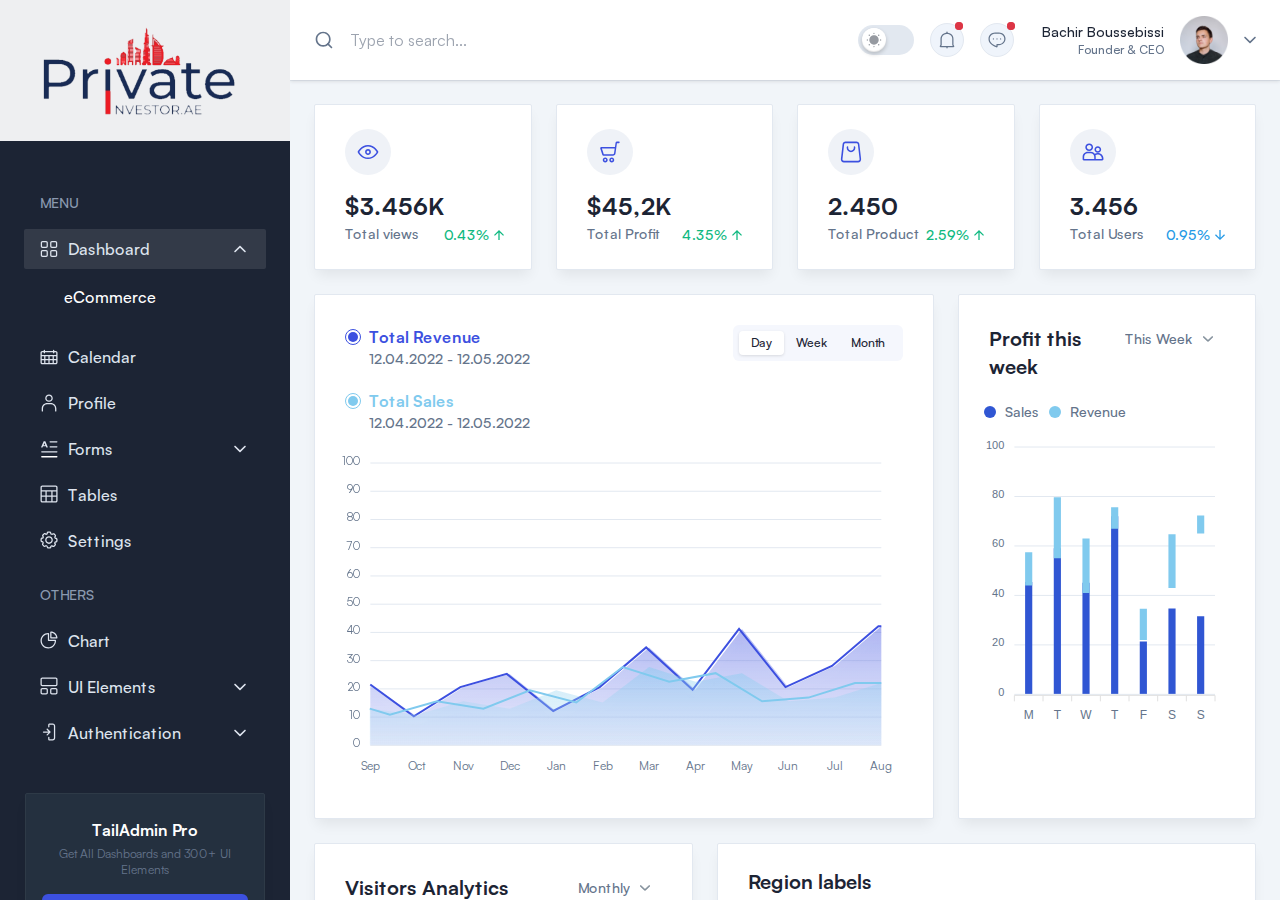
==== index.html @ 359d4281 "first commit" ====
<!DOCTYPE html>
<html lang="en">
  <head>
    <meta charset="UTF-8" />
    <meta http-equiv="X-UA-Compatible" content="IE=edge" />
    <meta name="viewport" content="width=device-width, initial-scale=1.0" />
    <link rel="stylesheet" href="src/css/style.css">
    <title>
      eCommerce Dashboard | TailAdmin - Tailwind CSS Admin Dashboard Template
    </title>
  <link rel="icon" href="favicon.ico"><link href="style.css" rel="stylesheet"></head>

  <body
    x-data="{ page: 'ecommerce', 'loaded': true, 'darkMode': true, 'stickyMenu': false, 'sidebarToggle': false, 'scrollTop': false }"
    x-init="
         darkMode = JSON.parse(localStorage.getItem('darkMode'));
         $watch('darkMode', value => localStorage.setItem('darkMode', JSON.stringify(value)))"
    :class="{'dark text-bodydark bg-boxdark-2': darkMode === true}"
  >
    <!-- ===== Preloader Start ===== -->
    <div
  x-show="loaded"
  x-init="window.addEventListener('DOMContentLoaded', () => {setTimeout(() => loaded = false, 500)})"
  class="fixed left-0 top-0 z-999999 flex h-screen w-screen items-center justify-center bg-white dark:bg-black"
>
  <div
    class="h-16 w-16 animate-spin rounded-full border-4 border-solid border-primary border-t-transparent"
  ></div>
</div>

    <!-- ===== Preloader End ===== -->

    <!-- ===== Page Wrapper Start ===== -->
    <div class="flex h-screen overflow-hidden">
      <!-- ===== Sidebar Start ===== -->
      <aside
  :class="sidebarToggle ? 'translate-x-0' : '-translate-x-full'"
  class="absolute left-0 top-0 z-9999 flex h-screen w-72.5 flex-col overflow-y-hidden bg-black duration-300 ease-linear dark:bg-boxdark lg:static lg:translate-x-0"
  @click.outside="sidebarToggle = false"
>
  <!-- SIDEBAR HEADER -->
  <div class="flex items-center justify-between gap-2 px-6 py-5.5 lg:py-6.5 bg-[#eeeff1]">
    <a href="index.html">
      <img src="src/images/logo/logo.png" alt="Logo" />
    </a>

    <button
      class="block lg:hidden"
      @click.stop="sidebarToggle = !sidebarToggle"
    >
      <svg
        class="fill-current"
        width="20"
        height="18"
        viewBox="0 0 20 18"
        fill="none"
        xmlns="http://www.w3.org/2000/svg"
      >
        <path
          d="M19 8.175H2.98748L9.36248 1.6875C9.69998 1.35 9.69998 0.825 9.36248 0.4875C9.02498 0.15 8.49998 0.15 8.16248 0.4875L0.399976 8.3625C0.0624756 8.7 0.0624756 9.225 0.399976 9.5625L8.16248 17.4375C8.31248 17.5875 8.53748 17.7 8.76248 17.7C8.98748 17.7 9.17498 17.625 9.36248 17.475C9.69998 17.1375 9.69998 16.6125 9.36248 16.275L3.02498 9.8625H19C19.45 9.8625 19.825 9.4875 19.825 9.0375C19.825 8.55 19.45 8.175 19 8.175Z"
          fill=""
        />
      </svg>
    </button>
  </div>
  <!-- SIDEBAR HEADER -->

  <div
    class="no-scrollbar flex flex-col overflow-y-auto duration-300 ease-linear"
  >
    <!-- Sidebar Menu -->
    <nav
      class="mt-5 px-4 py-4 lg:mt-9 lg:px-6"
      x-data="{selected: $persist('Dashboard')}"
    >
      <!-- Menu Group -->
      <div>
        <h3 class="mb-4 ml-4 text-sm font-medium text-bodydark2">MENU</h3>

        <ul class="mb-6 flex flex-col gap-1.5">
          <!-- Menu Item Dashboard -->
          <li>
            <a
              class="group relative flex items-center gap-2.5 rounded-sm px-4 py-2 font-medium text-bodydark1 duration-300 ease-in-out hover:bg-graydark dark:hover:bg-meta-4"
              href="#"
              @click.prevent="selected = (selected === 'Dashboard' ? '':'Dashboard')"
              :class="{ 'bg-graydark dark:bg-meta-4': (selected === 'Dashboard') || (page === 'ecommerce' || page === 'analytics' || page === 'stocks') }"
            >
              <svg
                class="fill-current"
                width="18"
                height="18"
                viewBox="0 0 18 18"
                fill="none"
                xmlns="http://www.w3.org/2000/svg"
              >
                <path
                  d="M6.10322 0.956299H2.53135C1.5751 0.956299 0.787598 1.7438 0.787598 2.70005V6.27192C0.787598 7.22817 1.5751 8.01567 2.53135 8.01567H6.10322C7.05947 8.01567 7.84697 7.22817 7.84697 6.27192V2.72817C7.8751 1.7438 7.0876 0.956299 6.10322 0.956299ZM6.60947 6.30005C6.60947 6.5813 6.38447 6.8063 6.10322 6.8063H2.53135C2.2501 6.8063 2.0251 6.5813 2.0251 6.30005V2.72817C2.0251 2.44692 2.2501 2.22192 2.53135 2.22192H6.10322C6.38447 2.22192 6.60947 2.44692 6.60947 2.72817V6.30005Z"
                  fill=""
                />
                <path
                  d="M15.4689 0.956299H11.8971C10.9408 0.956299 10.1533 1.7438 10.1533 2.70005V6.27192C10.1533 7.22817 10.9408 8.01567 11.8971 8.01567H15.4689C16.4252 8.01567 17.2127 7.22817 17.2127 6.27192V2.72817C17.2127 1.7438 16.4252 0.956299 15.4689 0.956299ZM15.9752 6.30005C15.9752 6.5813 15.7502 6.8063 15.4689 6.8063H11.8971C11.6158 6.8063 11.3908 6.5813 11.3908 6.30005V2.72817C11.3908 2.44692 11.6158 2.22192 11.8971 2.22192H15.4689C15.7502 2.22192 15.9752 2.44692 15.9752 2.72817V6.30005Z"
                  fill=""
                />
                <path
                  d="M6.10322 9.92822H2.53135C1.5751 9.92822 0.787598 10.7157 0.787598 11.672V15.2438C0.787598 16.2001 1.5751 16.9876 2.53135 16.9876H6.10322C7.05947 16.9876 7.84697 16.2001 7.84697 15.2438V11.7001C7.8751 10.7157 7.0876 9.92822 6.10322 9.92822ZM6.60947 15.272C6.60947 15.5532 6.38447 15.7782 6.10322 15.7782H2.53135C2.2501 15.7782 2.0251 15.5532 2.0251 15.272V11.7001C2.0251 11.4188 2.2501 11.1938 2.53135 11.1938H6.10322C6.38447 11.1938 6.60947 11.4188 6.60947 11.7001V15.272Z"
                  fill=""
                />
                <path
                  d="M15.4689 9.92822H11.8971C10.9408 9.92822 10.1533 10.7157 10.1533 11.672V15.2438C10.1533 16.2001 10.9408 16.9876 11.8971 16.9876H15.4689C16.4252 16.9876 17.2127 16.2001 17.2127 15.2438V11.7001C17.2127 10.7157 16.4252 9.92822 15.4689 9.92822ZM15.9752 15.272C15.9752 15.5532 15.7502 15.7782 15.4689 15.7782H11.8971C11.6158 15.7782 11.3908 15.5532 11.3908 15.272V11.7001C11.3908 11.4188 11.6158 11.1938 11.8971 11.1938H15.4689C15.7502 11.1938 15.9752 11.4188 15.9752 11.7001V15.272Z"
                  fill=""
                />
              </svg>

              Dashboard

              <svg
                class="absolute right-4 top-1/2 -translate-y-1/2 fill-current"
                :class="{ 'rotate-180': (selected === 'Dashboard') }"
                width="20"
                height="20"
                viewBox="0 0 20 20"
                fill="none"
                xmlns="http://www.w3.org/2000/svg"
              >
                <path
                  fill-rule="evenodd"
                  clip-rule="evenodd"
                  d="M4.41107 6.9107C4.73651 6.58527 5.26414 6.58527 5.58958 6.9107L10.0003 11.3214L14.4111 6.91071C14.7365 6.58527 15.2641 6.58527 15.5896 6.91071C15.915 7.23614 15.915 7.76378 15.5896 8.08922L10.5896 13.0892C10.2641 13.4147 9.73651 13.4147 9.41107 13.0892L4.41107 8.08922C4.08563 7.76378 4.08563 7.23614 4.41107 6.9107Z"
                  fill=""
                />
              </svg>
            </a>

            <!-- Dropdown Menu Start -->
            <div
              class="translate transform overflow-hidden"
              :class="(selected === 'Dashboard') ? 'block' :'hidden'"
            >
              <ul class="mb-5.5 mt-4 flex flex-col gap-2.5 pl-6">
                <li>
                  <a
                    class="group relative flex items-center gap-2.5 rounded-md px-4 font-medium text-bodydark2 duration-300 ease-in-out hover:text-white"
                    href="index.html"
                    :class="page === 'ecommerce' && '!text-white'"
                    >eCommerce
                  </a>
                </li>
              </ul>
            </div>
            <!-- Dropdown Menu End -->
          </li>
          <!-- Menu Item Dashboard -->

          <!-- Menu Item Calendar -->
          <li>
            <a
              class="group relative flex items-center gap-2.5 rounded-sm px-4 py-2 font-medium text-bodydark1 duration-300 ease-in-out hover:bg-graydark dark:hover:bg-meta-4"
              href="calendar.html"
              @click="selected = (selected === 'Calendar' ? '':'Calendar')"
              :class="{ 'bg-graydark dark:bg-meta-4': (selected === 'Calendar') && (page === 'calendar') }"
            >
              <svg
                class="fill-current"
                width="18"
                height="18"
                viewBox="0 0 18 18"
                fill="none"
                xmlns="http://www.w3.org/2000/svg"
              >
                <path
                  d="M15.7499 2.9812H14.2874V2.36245C14.2874 2.02495 14.0062 1.71558 13.6405 1.71558C13.2749 1.71558 12.9937 1.99683 12.9937 2.36245V2.9812H4.97803V2.36245C4.97803 2.02495 4.69678 1.71558 4.33115 1.71558C3.96553 1.71558 3.68428 1.99683 3.68428 2.36245V2.9812H2.2499C1.29365 2.9812 0.478027 3.7687 0.478027 4.75308V14.5406C0.478027 15.4968 1.26553 16.3125 2.2499 16.3125H15.7499C16.7062 16.3125 17.5218 15.525 17.5218 14.5406V4.72495C17.5218 3.7687 16.7062 2.9812 15.7499 2.9812ZM1.77178 8.21245H4.1624V10.9968H1.77178V8.21245ZM5.42803 8.21245H8.38115V10.9968H5.42803V8.21245ZM8.38115 12.2625V15.0187H5.42803V12.2625H8.38115ZM9.64678 12.2625H12.5999V15.0187H9.64678V12.2625ZM9.64678 10.9968V8.21245H12.5999V10.9968H9.64678ZM13.8374 8.21245H16.228V10.9968H13.8374V8.21245ZM2.2499 4.24683H3.7124V4.83745C3.7124 5.17495 3.99365 5.48433 4.35928 5.48433C4.7249 5.48433 5.00615 5.20308 5.00615 4.83745V4.24683H13.0499V4.83745C13.0499 5.17495 13.3312 5.48433 13.6968 5.48433C14.0624 5.48433 14.3437 5.20308 14.3437 4.83745V4.24683H15.7499C16.0312 4.24683 16.2562 4.47183 16.2562 4.75308V6.94683H1.77178V4.75308C1.77178 4.47183 1.96865 4.24683 2.2499 4.24683ZM1.77178 14.5125V12.2343H4.1624V14.9906H2.2499C1.96865 15.0187 1.77178 14.7937 1.77178 14.5125ZM15.7499 15.0187H13.8374V12.2625H16.228V14.5406C16.2562 14.7937 16.0312 15.0187 15.7499 15.0187Z"
                  fill=""
                />
              </svg>

              Calendar
            </a>
          </li>
          <!-- Menu Item Calendar -->

          <!-- Menu Item Profile -->
          <li>
            <a
              class="group relative flex items-center gap-2.5 rounded-sm px-4 py-2 font-medium text-bodydark1 duration-300 ease-in-out hover:bg-graydark dark:hover:bg-meta-4"
              href="profile.html"
              @click="selected = (selected === 'Profile' ? '':'Profile')"
              :class="{ 'bg-graydark dark:bg-meta-4': (selected === 'Profile') && (page === 'profile') }"
              :class="page === 'profile' && 'bg-graydark'"
            >
              <svg
                class="fill-current"
                width="18"
                height="18"
                viewBox="0 0 18 18"
                fill="none"
                xmlns="http://www.w3.org/2000/svg"
              >
                <path
                  d="M9.0002 7.79065C11.0814 7.79065 12.7689 6.1594 12.7689 4.1344C12.7689 2.1094 11.0814 0.478149 9.0002 0.478149C6.91895 0.478149 5.23145 2.1094 5.23145 4.1344C5.23145 6.1594 6.91895 7.79065 9.0002 7.79065ZM9.0002 1.7719C10.3783 1.7719 11.5033 2.84065 11.5033 4.16252C11.5033 5.4844 10.3783 6.55315 9.0002 6.55315C7.62207 6.55315 6.49707 5.4844 6.49707 4.16252C6.49707 2.84065 7.62207 1.7719 9.0002 1.7719Z"
                  fill=""
                />
                <path
                  d="M10.8283 9.05627H7.17207C4.16269 9.05627 1.71582 11.5313 1.71582 14.5406V16.875C1.71582 17.2125 1.99707 17.5219 2.3627 17.5219C2.72832 17.5219 3.00957 17.2407 3.00957 16.875V14.5406C3.00957 12.2344 4.89394 10.3219 7.22832 10.3219H10.8564C13.1627 10.3219 15.0752 12.2063 15.0752 14.5406V16.875C15.0752 17.2125 15.3564 17.5219 15.7221 17.5219C16.0877 17.5219 16.3689 17.2407 16.3689 16.875V14.5406C16.2846 11.5313 13.8377 9.05627 10.8283 9.05627Z"
                  fill=""
                />
              </svg>

              Profile
            </a>
          </li>
          <!-- Menu Item Profile -->

          <!-- Menu Item Forms -->
          <li>
            <a
              class="group relative flex items-center gap-2.5 rounded-sm px-4 py-2 font-medium text-bodydark1 duration-300 ease-in-out hover:bg-graydark dark:hover:bg-meta-4"
              href="#"
              @click.prevent="selected = (selected === 'Forms' ? '':'Forms')"
              :class="{ 'bg-graydark dark:bg-meta-4': (selected === 'Forms') || (page === 'formElements' || page === 'formLayout') }"
            >
              <svg
                class="fill-current"
                width="18"
                height="18"
                viewBox="0 0 18 18"
                fill="none"
                xmlns="http://www.w3.org/2000/svg"
              >
                <path
                  d="M1.43425 7.5093H2.278C2.44675 7.5093 2.55925 7.3968 2.58737 7.31243L2.98112 6.32805H5.90612L6.27175 7.31243C6.328 7.48118 6.46862 7.5093 6.58112 7.5093H7.453C7.76237 7.48118 7.87487 7.25618 7.76237 7.03118L5.428 1.4343C5.37175 1.26555 5.3155 1.23743 5.14675 1.23743H3.88112C3.76862 1.23743 3.59987 1.29368 3.57175 1.4343L1.153 7.08743C1.0405 7.2843 1.20925 7.5093 1.43425 7.5093ZM4.47175 2.98118L5.3155 5.17493H3.59987L4.47175 2.98118Z"
                  fill=""
                />
                <path
                  d="M10.1249 2.5031H16.8749C17.2124 2.5031 17.5218 2.22185 17.5218 1.85623C17.5218 1.4906 17.2405 1.20935 16.8749 1.20935H10.1249C9.7874 1.20935 9.47803 1.4906 9.47803 1.85623C9.47803 2.22185 9.75928 2.5031 10.1249 2.5031Z"
                  fill=""
                />
                <path
                  d="M16.8749 6.21558H10.1249C9.7874 6.21558 9.47803 6.49683 9.47803 6.86245C9.47803 7.22808 9.75928 7.50933 10.1249 7.50933H16.8749C17.2124 7.50933 17.5218 7.22808 17.5218 6.86245C17.5218 6.49683 17.2124 6.21558 16.8749 6.21558Z"
                  fill=""
                />
                <path
                  d="M16.875 11.1656H1.77187C1.43438 11.1656 1.125 11.4469 1.125 11.8125C1.125 12.1781 1.40625 12.4594 1.77187 12.4594H16.875C17.2125 12.4594 17.5219 12.1781 17.5219 11.8125C17.5219 11.4469 17.2125 11.1656 16.875 11.1656Z"
                  fill=""
                />
                <path
                  d="M16.875 16.1156H1.77187C1.43438 16.1156 1.125 16.3969 1.125 16.7625C1.125 17.1281 1.40625 17.4094 1.77187 17.4094H16.875C17.2125 17.4094 17.5219 17.1281 17.5219 16.7625C17.5219 16.3969 17.2125 16.1156 16.875 16.1156Z"
                  fill="white"
                />
              </svg>

              Forms

              <svg
                class="absolute right-4 top-1/2 -translate-y-1/2 fill-current"
                :class="{ 'rotate-180': (selected === 'Forms') }"
                width="20"
                height="20"
                viewBox="0 0 20 20"
                fill="none"
                xmlns="http://www.w3.org/2000/svg"
              >
                <path
                  fill-rule="evenodd"
                  clip-rule="evenodd"
                  d="M4.41107 6.9107C4.73651 6.58527 5.26414 6.58527 5.58958 6.9107L10.0003 11.3214L14.4111 6.91071C14.7365 6.58527 15.2641 6.58527 15.5896 6.91071C15.915 7.23614 15.915 7.76378 15.5896 8.08922L10.5896 13.0892C10.2641 13.4147 9.73651 13.4147 9.41107 13.0892L4.41107 8.08922C4.08563 7.76378 4.08563 7.23614 4.41107 6.9107Z"
                  fill=""
                />
              </svg>
            </a>

            <!-- Dropdown Menu Start -->
            <div
              class="translate transform overflow-hidden"
              :class="(selected === 'Forms') ? 'block' :'hidden'"
            >
              <ul class="mb-5.5 mt-4 flex flex-col gap-2.5 pl-6">
                <li>
                  <a
                    class="group relative flex items-center gap-2.5 rounded-md px-4 font-medium text-bodydark2 duration-300 ease-in-out hover:text-white"
                    href="form-elements.html"
                    :class="page === 'formElements' && '!text-white'"
                    >Form Elements</a
                  >
                </li>
                <li>
                  <a
                    class="group relative flex items-center gap-2.5 rounded-md px-4 font-medium text-bodydark2 duration-300 ease-in-out hover:text-white"
                    href="form-layout.html"
                    :class="page === 'formLayout' && '!text-white'"
                    >Form Layout</a
                  >
                </li>
              </ul>
            </div>
            <!-- Dropdown Menu End -->
          </li>
          <!-- Menu Item Forms -->

          <!-- Menu Item Tables -->
          <li>
            <a
              class="group relative flex items-center gap-2.5 rounded-sm py-2 px-4 font-medium text-bodydark1 duration-300 ease-in-out hover:bg-graydark dark:hover:bg-meta-4"
              href="tables.html"
              @click="selected = (selected === 'Tables' ? '':'Tables')"
              :class="{ 'bg-graydark dark:bg-meta-4': (selected === 'Tables') && (page === 'tables') }"
            >
              <svg
                class="fill-current"
                width="18"
                height="19"
                viewBox="0 0 18 19"
                fill="none"
                xmlns="http://www.w3.org/2000/svg"
              >
                <g clip-path="url(#clip0_130_9756)">
                  <path
                    d="M15.7501 0.55835H2.2501C1.29385 0.55835 0.506348 1.34585 0.506348 2.3021V15.8021C0.506348 16.7584 1.29385 17.574 2.27822 17.574H15.7782C16.7345 17.574 17.5501 16.7865 17.5501 15.8021V2.3021C17.522 1.34585 16.7063 0.55835 15.7501 0.55835ZM6.69385 10.599V6.4646H11.3063V10.5709H6.69385V10.599ZM11.3063 11.8646V16.3083H6.69385V11.8646H11.3063ZM1.77197 6.4646H5.45635V10.5709H1.77197V6.4646ZM12.572 6.4646H16.2563V10.5709H12.572V6.4646ZM2.2501 1.82397H15.7501C16.0313 1.82397 16.2563 2.04897 16.2563 2.33022V5.2271H1.77197V2.3021C1.77197 2.02085 1.96885 1.82397 2.2501 1.82397ZM1.77197 15.8021V11.8646H5.45635V16.3083H2.2501C1.96885 16.3083 1.77197 16.0834 1.77197 15.8021ZM15.7501 16.3083H12.572V11.8646H16.2563V15.8021C16.2563 16.0834 16.0313 16.3083 15.7501 16.3083Z"
                    fill=""
                  />
                </g>
                <defs>
                  <clipPath id="clip0_130_9756">
                    <rect
                      width="18"
                      height="18"
                      fill="white"
                      transform="translate(0 0.052124)"
                    />
                  </clipPath>
                </defs>
              </svg>

              Tables
            </a>
          </li>
          <!-- Menu Item Tables -->

          <!-- Menu Item Settings -->
          <li>
            <a
              class="group relative flex items-center gap-2.5 rounded-sm py-2 px-4 font-medium text-bodydark1 duration-300 ease-in-out hover:bg-graydark dark:hover:bg-meta-4"
              href="settings.html"
              @click="selected = (selected === 'Settings' ? '':'Settings')"
              :class="{ 'bg-graydark dark:bg-meta-4': (selected === 'Settings') && (page === 'settings') }"
              :class="page === 'settings' && 'bg-graydark'"
            >
              <svg
                class="fill-current"
                width="18"
                height="19"
                viewBox="0 0 18 19"
                fill="none"
                xmlns="http://www.w3.org/2000/svg"
              >
                <g clip-path="url(#clip0_130_9763)">
                  <path
                    d="M17.0721 7.30835C16.7909 6.99897 16.3971 6.83022 15.9752 6.83022H15.8909C15.7502 6.83022 15.6377 6.74585 15.6096 6.63335C15.5815 6.52085 15.5252 6.43647 15.4971 6.32397C15.4409 6.21147 15.4971 6.09897 15.5815 6.0146L15.6377 5.95835C15.9471 5.6771 16.1159 5.28335 16.1159 4.86147C16.1159 4.4396 15.9752 4.04585 15.6659 3.73647L14.569 2.61147C13.9784 1.99272 12.9659 1.9646 12.3471 2.58335L12.2627 2.6396C12.1784 2.72397 12.0377 2.7521 11.8971 2.69585C11.7846 2.6396 11.6721 2.58335 11.5315 2.55522C11.3909 2.49897 11.3065 2.38647 11.3065 2.27397V2.13335C11.3065 1.26147 10.6034 0.55835 9.73148 0.55835H8.15648C7.7346 0.55835 7.34085 0.7271 7.0596 1.00835C6.75023 1.31772 6.6096 1.71147 6.6096 2.10522V2.21772C6.6096 2.33022 6.52523 2.44272 6.41273 2.49897C6.35648 2.5271 6.32835 2.5271 6.2721 2.55522C6.1596 2.61147 6.01898 2.58335 5.9346 2.49897L5.87835 2.4146C5.5971 2.10522 5.20335 1.93647 4.78148 1.93647C4.3596 1.93647 3.96585 2.0771 3.65648 2.38647L2.53148 3.48335C1.91273 4.07397 1.8846 5.08647 2.50335 5.70522L2.5596 5.7896C2.64398 5.87397 2.6721 6.0146 2.61585 6.09897C2.5596 6.21147 2.53148 6.29585 2.47523 6.40835C2.41898 6.52085 2.3346 6.5771 2.19398 6.5771H2.1096C1.68773 6.5771 1.29398 6.71772 0.984604 7.0271C0.675229 7.30835 0.506479 7.7021 0.506479 8.12397L0.478354 9.69897C0.450229 10.5708 1.15335 11.274 2.02523 11.3021H2.1096C2.25023 11.3021 2.36273 11.3865 2.39085 11.499C2.4471 11.5833 2.50335 11.6677 2.53148 11.7802C2.5596 11.8927 2.53148 12.0052 2.4471 12.0896L2.39085 12.1458C2.08148 12.4271 1.91273 12.8208 1.91273 13.2427C1.91273 13.6646 2.05335 14.0583 2.36273 14.3677L3.4596 15.4927C4.05023 16.1115 5.06273 16.1396 5.68148 15.5208L5.76585 15.4646C5.85023 15.3802 5.99085 15.3521 6.13148 15.4083C6.24398 15.4646 6.35648 15.5208 6.4971 15.549C6.63773 15.6052 6.7221 15.7177 6.7221 15.8302V15.9427C6.7221 16.8146 7.42523 17.5177 8.2971 17.5177H9.8721C10.744 17.5177 11.4471 16.8146 11.4471 15.9427V15.8302C11.4471 15.7177 11.5315 15.6052 11.644 15.549C11.7002 15.5208 11.7284 15.5208 11.7846 15.4927C11.9252 15.4365 12.0377 15.4646 12.1221 15.549L12.1784 15.6333C12.4596 15.9427 12.8534 16.1115 13.2752 16.1115C13.6971 16.1115 14.0909 15.9708 14.4002 15.6615L15.5252 14.5646C16.144 13.974 16.1721 12.9615 15.5534 12.3427L15.4971 12.2583C15.4127 12.174 15.3846 12.0333 15.4409 11.949C15.4971 11.8365 15.5252 11.7521 15.5815 11.6396C15.6377 11.5271 15.7502 11.4708 15.8627 11.4708H15.9471H15.9752C16.819 11.4708 17.5221 10.7958 17.5502 9.92397L17.5784 8.34897C17.5221 8.01147 17.3534 7.5896 17.0721 7.30835ZM16.2284 9.9521C16.2284 10.1208 16.0877 10.2615 15.919 10.2615H15.8346H15.8065C15.1596 10.2615 14.569 10.6552 14.344 11.2177C14.3159 11.3021 14.2596 11.3865 14.2315 11.4708C13.9784 12.0333 14.0909 12.7365 14.5409 13.1865L14.5971 13.2708C14.7096 13.3833 14.7096 13.5802 14.5971 13.6927L13.4721 14.7896C13.3877 14.874 13.3034 14.874 13.2471 14.874C13.1909 14.874 13.1065 14.874 13.0221 14.7896L12.9659 14.7052C12.5159 14.2271 11.8409 14.0865 11.2221 14.3677L11.1096 14.424C10.4909 14.6771 10.0971 15.2396 10.0971 15.8865V15.999C10.0971 16.1677 9.95648 16.3083 9.78773 16.3083H8.21273C8.04398 16.3083 7.90335 16.1677 7.90335 15.999V15.8865C7.90335 15.2396 7.5096 14.649 6.89085 14.424C6.80648 14.3958 6.69398 14.3396 6.6096 14.3115C6.3846 14.199 6.1596 14.1708 5.9346 14.1708C5.54085 14.1708 5.1471 14.3115 4.83773 14.6208L4.78148 14.649C4.66898 14.7615 4.4721 14.7615 4.3596 14.649L3.26273 13.524C3.17835 13.4396 3.17835 13.3552 3.17835 13.299C3.17835 13.2427 3.17835 13.1583 3.26273 13.074L3.31898 13.0177C3.7971 12.5677 3.93773 11.8646 3.6846 11.3021C3.65648 11.2177 3.62835 11.1333 3.5721 11.049C3.3471 10.4583 2.7846 10.0365 2.13773 10.0365H2.05335C1.8846 10.0365 1.74398 9.89585 1.74398 9.7271L1.7721 8.1521C1.7721 8.0396 1.82835 7.98335 1.85648 7.9271C1.8846 7.89897 1.96898 7.84272 2.08148 7.84272H2.16585C2.81273 7.87085 3.40335 7.4771 3.65648 6.88647C3.6846 6.8021 3.74085 6.71772 3.76898 6.63335C4.0221 6.07085 3.9096 5.36772 3.4596 4.91772L3.40335 4.83335C3.29085 4.72085 3.29085 4.52397 3.40335 4.41147L4.52835 3.3146C4.61273 3.23022 4.6971 3.23022 4.75335 3.23022C4.8096 3.23022 4.89398 3.23022 4.97835 3.3146L5.0346 3.39897C5.4846 3.8771 6.1596 4.01772 6.77835 3.7646L6.89085 3.70835C7.5096 3.45522 7.90335 2.89272 7.90335 2.24585V2.13335C7.90335 2.02085 7.9596 1.9646 7.98773 1.90835C8.01585 1.8521 8.10023 1.82397 8.21273 1.82397H9.78773C9.95648 1.82397 10.0971 1.9646 10.0971 2.13335V2.24585C10.0971 2.89272 10.4909 3.48335 11.1096 3.70835C11.194 3.73647 11.3065 3.79272 11.3909 3.82085C11.9815 4.1021 12.6846 3.9896 13.1627 3.5396L13.2471 3.48335C13.3596 3.37085 13.5565 3.37085 13.669 3.48335L14.7659 4.60835C14.8502 4.69272 14.8502 4.7771 14.8502 4.83335C14.8502 4.8896 14.8221 4.97397 14.7659 5.05835L14.7096 5.1146C14.2034 5.53647 14.0627 6.2396 14.2877 6.8021C14.3159 6.88647 14.344 6.97085 14.4002 7.05522C14.6252 7.64585 15.1877 8.06772 15.8346 8.06772H15.919C16.0315 8.06772 16.0877 8.12397 16.144 8.1521C16.2002 8.18022 16.2284 8.2646 16.2284 8.3771V9.9521Z"
                    fill=""
                  />
                  <path
                    d="M9.00029 5.22705C6.89092 5.22705 5.17529 6.94268 5.17529 9.05205C5.17529 11.1614 6.89092 12.8771 9.00029 12.8771C11.1097 12.8771 12.8253 11.1614 12.8253 9.05205C12.8253 6.94268 11.1097 5.22705 9.00029 5.22705ZM9.00029 11.6114C7.59404 11.6114 6.44092 10.4583 6.44092 9.05205C6.44092 7.6458 7.59404 6.49268 9.00029 6.49268C10.4065 6.49268 11.5597 7.6458 11.5597 9.05205C11.5597 10.4583 10.4065 11.6114 9.00029 11.6114Z"
                    fill=""
                  />
                </g>
                <defs>
                  <clipPath id="clip0_130_9763">
                    <rect
                      width="18"
                      height="18"
                      fill="white"
                      transform="translate(0 0.052124)"
                    />
                  </clipPath>
                </defs>
              </svg>

              Settings
            </a>
          </li>
          <!-- Menu Item Settings -->
        </ul>
      </div>

      <!-- Others Group -->
      <div>
        <h3 class="mb-4 ml-4 text-sm font-medium text-bodydark2">OTHERS</h3>

        <ul class="mb-6 flex flex-col gap-1.5">
          <!-- Menu Item Chart -->
          <li>
            <a
              class="group relative flex items-center gap-2.5 rounded-sm py-2 px-4 font-medium text-bodydark1 duration-300 ease-in-out hover:bg-graydark dark:hover:bg-meta-4"
              href="chart.html"
              @click="selected = (selected === 'Chart' ? '':'Chart')"
              :class="{ 'bg-graydark dark:bg-meta-4': (selected === 'Chart') && (page === 'Chart') }"
            >
              <svg
                class="fill-current"
                width="18"
                height="19"
                viewBox="0 0 18 19"
                fill="none"
                xmlns="http://www.w3.org/2000/svg"
              >
                <g clip-path="url(#clip0_130_9801)">
                  <path
                    d="M10.8563 0.55835C10.5188 0.55835 10.2095 0.8396 10.2095 1.20522V6.83022C10.2095 7.16773 10.4907 7.4771 10.8563 7.4771H16.8751C17.0438 7.4771 17.2126 7.39272 17.3251 7.28022C17.4376 7.1396 17.4938 6.97085 17.4938 6.8021C17.2688 3.28647 14.3438 0.55835 10.8563 0.55835ZM11.4751 6.15522V1.8521C13.8095 2.13335 15.6938 3.8771 16.1438 6.18335H11.4751V6.15522Z"
                    fill=""
                  />
                  <path
                    d="M15.3845 8.7427H9.1126V2.69582C9.1126 2.35832 8.83135 2.07707 8.49385 2.07707C8.40947 2.07707 8.3251 2.07707 8.24072 2.07707C3.96572 2.04895 0.506348 5.53645 0.506348 9.81145C0.506348 14.0864 3.99385 17.5739 8.26885 17.5739C12.5438 17.5739 16.0313 14.0864 16.0313 9.81145C16.0313 9.6427 16.0313 9.47395 16.0032 9.33332C16.0032 8.99582 15.722 8.7427 15.3845 8.7427ZM8.26885 16.3083C4.66885 16.3083 1.77197 13.4114 1.77197 9.81145C1.77197 6.3802 4.47197 3.53957 7.8751 3.3427V9.36145C7.8751 9.69895 8.15635 10.0083 8.52197 10.0083H14.7938C14.6813 13.4958 11.7845 16.3083 8.26885 16.3083Z"
                    fill=""
                  />
                </g>
                <defs>
                  <clipPath id="clip0_130_9801">
                    <rect
                      width="18"
                      height="18"
                      fill="white"
                      transform="translate(0 0.052124)"
                    />
                  </clipPath>
                </defs>
              </svg>

              Chart
            </a>
          </li>
          <!-- Menu Item Chart -->

          <!-- Menu Item Ui Elements -->
          <li>
            <a
              class="group relative flex items-center gap-2.5 rounded-sm px-4 py-2 font-medium text-bodydark1 duration-300 ease-in-out hover:bg-graydark dark:hover:bg-meta-4"
              href="#"
              @click.prevent="selected = (selected === 'UiElements' ? '':'UiElements')"
              :class="{ 'bg-graydark dark:bg-meta-4': (selected === 'UiElements') || (page === 'alerts' || page === 'buttons') }"
            >
              <svg
                class="fill-current"
                width="18"
                height="19"
                viewBox="0 0 18 19"
                fill="none"
                xmlns="http://www.w3.org/2000/svg"
              >
                <g clip-path="url(#clip0_130_9807)">
                  <path
                    d="M15.7501 0.55835H2.2501C1.29385 0.55835 0.506348 1.34585 0.506348 2.3021V7.53335C0.506348 8.4896 1.29385 9.2771 2.2501 9.2771H15.7501C16.7063 9.2771 17.4938 8.4896 17.4938 7.53335V2.3021C17.4938 1.34585 16.7063 0.55835 15.7501 0.55835ZM16.2563 7.53335C16.2563 7.8146 16.0313 8.0396 15.7501 8.0396H2.2501C1.96885 8.0396 1.74385 7.8146 1.74385 7.53335V2.3021C1.74385 2.02085 1.96885 1.79585 2.2501 1.79585H15.7501C16.0313 1.79585 16.2563 2.02085 16.2563 2.3021V7.53335Z"
                    fill=""
                  />
                  <path
                    d="M6.13135 10.9646H2.2501C1.29385 10.9646 0.506348 11.7521 0.506348 12.7083V15.8021C0.506348 16.7583 1.29385 17.5458 2.2501 17.5458H6.13135C7.0876 17.5458 7.8751 16.7583 7.8751 15.8021V12.7083C7.90322 11.7521 7.11572 10.9646 6.13135 10.9646ZM6.6376 15.8021C6.6376 16.0833 6.4126 16.3083 6.13135 16.3083H2.2501C1.96885 16.3083 1.74385 16.0833 1.74385 15.8021V12.7083C1.74385 12.4271 1.96885 12.2021 2.2501 12.2021H6.13135C6.4126 12.2021 6.6376 12.4271 6.6376 12.7083V15.8021Z"
                    fill=""
                  />
                  <path
                    d="M15.75 10.9646H11.8688C10.9125 10.9646 10.125 11.7521 10.125 12.7083V15.8021C10.125 16.7583 10.9125 17.5458 11.8688 17.5458H15.75C16.7063 17.5458 17.4938 16.7583 17.4938 15.8021V12.7083C17.4938 11.7521 16.7063 10.9646 15.75 10.9646ZM16.2562 15.8021C16.2562 16.0833 16.0312 16.3083 15.75 16.3083H11.8688C11.5875 16.3083 11.3625 16.0833 11.3625 15.8021V12.7083C11.3625 12.4271 11.5875 12.2021 11.8688 12.2021H15.75C16.0312 12.2021 16.2562 12.4271 16.2562 12.7083V15.8021Z"
                    fill=""
                  />
                </g>
                <defs>
                  <clipPath id="clip0_130_9807">
                    <rect
                      width="18"
                      height="18"
                      fill="white"
                      transform="translate(0 0.052124)"
                    />
                  </clipPath>
                </defs>
              </svg>

              UI Elements

              <svg
                class="absolute right-4 top-1/2 -translate-y-1/2 fill-current"
                :class="{ 'rotate-180': (selected === 'UiElements') }"
                width="20"
                height="20"
                viewBox="0 0 20 20"
                fill="none"
                xmlns="http://www.w3.org/2000/svg"
              >
                <path
                  fill-rule="evenodd"
                  clip-rule="evenodd"
                  d="M4.41107 6.9107C4.73651 6.58527 5.26414 6.58527 5.58958 6.9107L10.0003 11.3214L14.4111 6.91071C14.7365 6.58527 15.2641 6.58527 15.5896 6.91071C15.915 7.23614 15.915 7.76378 15.5896 8.08922L10.5896 13.0892C10.2641 13.4147 9.73651 13.4147 9.41107 13.0892L4.41107 8.08922C4.08563 7.76378 4.08563 7.23614 4.41107 6.9107Z"
                  fill=""
                />
              </svg>
            </a>

            <!-- Dropdown Menu Start -->
            <div
              class="translate transform overflow-hidden"
              :class="(selected === 'UiElements') ? 'block' :'hidden'"
            >
              <ul class="mb-3 mt-4 flex flex-col gap-2 pl-6">
                <li>
                  <a
                    class="group relative flex items-center gap-2.5 rounded-md px-4 font-medium text-bodydark2 duration-300 ease-in-out hover:text-white"
                    href="alerts.html"
                    :class="page === 'alerts' && '!text-white'"
                    >Alerts</a
                  >
                </li>

                <li>
                  <a
                    class="group relative flex items-center gap-2.5 rounded-md px-4 font-medium text-bodydark2 duration-300 ease-in-out hover:text-white"
                    href="buttons.html"
                    :class="page === 'buttons' && '!text-white'"
                    >Buttons</a
                  >
                </li>
              </ul>
            </div>
            <!-- Dropdown Menu End -->
          </li>
          <!-- Menu Item Ui Elements -->

          <!-- Menu Item Auth Pages -->
          <li>
            <a
              class="group relative flex items-center gap-2.5 rounded-sm px-4 py-2 font-medium text-bodydark1 duration-300 ease-in-out hover:bg-graydark dark:hover:bg-meta-4"
              href="#"
              @click.prevent="selected = (selected === 'AuthPages' ? '':'AuthPages')"
              :class="{ 'bg-graydark dark:bg-meta-4': (selected === 'AuthPages') || (page === 'register' || page === 'login') }"
            >
              <svg
                class="fill-current"
                width="18"
                height="19"
                viewBox="0 0 18 19"
                fill="none"
                xmlns="http://www.w3.org/2000/svg"
              >
                <g clip-path="url(#clip0_130_9814)">
                  <path
                    d="M12.7127 0.55835H9.53457C8.80332 0.55835 8.18457 1.1771 8.18457 1.90835V3.84897C8.18457 4.18647 8.46582 4.46772 8.80332 4.46772C9.14082 4.46772 9.45019 4.18647 9.45019 3.84897V1.88022C9.45019 1.82397 9.47832 1.79585 9.53457 1.79585H12.7127C13.3877 1.79585 13.9221 2.33022 13.9221 3.00522V15.0709C13.9221 15.7459 13.3877 16.2802 12.7127 16.2802H9.53457C9.47832 16.2802 9.45019 16.2521 9.45019 16.1959V14.2552C9.45019 13.9177 9.16894 13.6365 8.80332 13.6365C8.43769 13.6365 8.18457 13.9177 8.18457 14.2552V16.1959C8.18457 16.9271 8.80332 17.5459 9.53457 17.5459H12.7127C14.0908 17.5459 15.1877 16.4209 15.1877 15.0709V3.03335C15.1877 1.65522 14.0627 0.55835 12.7127 0.55835Z"
                    fill=""
                  />
                  <path
                    d="M10.4346 8.60205L7.62207 5.7333C7.36895 5.48018 6.97519 5.48018 6.72207 5.7333C6.46895 5.98643 6.46895 6.38018 6.72207 6.6333L8.46582 8.40518H3.45957C3.12207 8.40518 2.84082 8.68643 2.84082 9.02393C2.84082 9.36143 3.12207 9.64268 3.45957 9.64268H8.49395L6.72207 11.4427C6.46895 11.6958 6.46895 12.0896 6.72207 12.3427C6.83457 12.4552 7.00332 12.5114 7.17207 12.5114C7.34082 12.5114 7.50957 12.4552 7.62207 12.3145L10.4346 9.4458C10.6877 9.24893 10.6877 8.85518 10.4346 8.60205Z"
                    fill=""
                  />
                </g>
                <defs>
                  <clipPath id="clip0_130_9814">
                    <rect
                      width="18"
                      height="18"
                      fill="white"
                      transform="translate(0 0.052124)"
                    />
                  </clipPath>
                </defs>
              </svg>

              Authentication

              <svg
                class="absolute right-4 top-1/2 -translate-y-1/2 fill-current"
                :class="{ 'rotate-180': (selected === 'AuthPages') }"
                width="20"
                height="20"
                viewBox="0 0 20 20"
                fill="none"
                xmlns="http://www.w3.org/2000/svg"
              >
                <path
                  fill-rule="evenodd"
                  clip-rule="evenodd"
                  d="M4.41107 6.9107C4.73651 6.58527 5.26414 6.58527 5.58958 6.9107L10.0003 11.3214L14.4111 6.91071C14.7365 6.58527 15.2641 6.58527 15.5896 6.91071C15.915 7.23614 15.915 7.76378 15.5896 8.08922L10.5896 13.0892C10.2641 13.4147 9.73651 13.4147 9.41107 13.0892L4.41107 8.08922C4.08563 7.76378 4.08563 7.23614 4.41107 6.9107Z"
                  fill=""
                />
              </svg>
            </a>

            <!-- Dropdown Menu Start -->
            <div
              class="translate transform overflow-hidden"
              :class="(selected === 'AuthPages') ? 'block' :'hidden'"
            >
              <ul class="mb-3 mt-4 flex flex-col gap-2 pl-6">
                <li>
                  <a
                    class="group relative flex items-center gap-2.5 rounded-md px-4 font-medium text-bodydark2 duration-300 ease-in-out hover:text-white"
                    href="signin.html"
                    :class="page === 'signin' && '!text-white'"
                    >Sign In</a
                  >
                </li>
                <li>
                  <a
                    class="group relative flex items-center gap-2.5 rounded-md px-4 font-medium text-bodydark2 duration-300 ease-in-out hover:text-white"
                    href="signup.html"
                    :class="page === 'signup' && '!text-white'"
                    >Sign Up</a
                  >
                </li>
              </ul>
            </div>
            <!-- Dropdown Menu End -->
          </li>
          <!-- Menu Item Auth Pages -->
        </ul>
      </div>
    </nav>
    <!-- Sidebar Menu -->

    <!-- Promo Box -->
    <div
      class="mx-auto mb-10 w-full max-w-60 rounded-sm border border-strokedark bg-boxdark px-4 py-6 text-center shadow-default"
    >
      <h3 class="mb-1 font-semibold text-white">TailAdmin Pro</h3>
      <p class="mb-4 text-xs">Get All Dashboards and 300+ UI Elements</p>
      <a
        href="https://tailadmin.com/pricing"
        target="_blank"
        rel="nofollow"
        class="flex items-center justify-center rounded-md bg-primary p-2 text-white hover:bg-opacity-95"
      >
        Purchase Now
      </a>
    </div>
    <!-- Promo Box -->
  </div>
</aside>

      <!-- ===== Sidebar End ===== -->

      <!-- ===== Content Area Start ===== -->
      <div
        class="relative flex flex-1 flex-col overflow-y-auto overflow-x-hidden"
      >
        <!-- ===== Header Start ===== -->
        <header
  class="sticky top-0 z-999 flex w-full bg-white drop-shadow-1 dark:bg-boxdark dark:drop-shadow-none"
>
  <div
    class="flex flex-grow items-center justify-between px-4 py-4 shadow-2 md:px-6 2xl:px-11"
  >
    <div class="flex items-center gap-2 sm:gap-4 lg:hidden">
      <!-- Hamburger Toggle BTN -->
      <button
        class="z-99999 block rounded-sm border border-stroke bg-white p-1.5 shadow-sm dark:border-strokedark dark:bg-boxdark lg:hidden"
        @click.stop="sidebarToggle = !sidebarToggle"
      >
        <span class="relative block h-5.5 w-5.5 cursor-pointer">
          <span class="du-block absolute right-0 h-full w-full">
            <span
              class="relative left-0 top-0 my-1 block h-0.5 w-0 rounded-sm bg-black delay-[0] duration-200 ease-in-out dark:bg-white"
              :class="{ '!w-full delay-300': !sidebarToggle }"
            ></span>
            <span
              class="relative left-0 top-0 my-1 block h-0.5 w-0 rounded-sm bg-black delay-150 duration-200 ease-in-out dark:bg-white"
              :class="{ '!w-full delay-400': !sidebarToggle }"
            ></span>
            <span
              class="relative left-0 top-0 my-1 block h-0.5 w-0 rounded-sm bg-black delay-200 duration-200 ease-in-out dark:bg-white"
              :class="{ '!w-full delay-500': !sidebarToggle }"
            ></span>
          </span>
          <span class="du-block absolute right-0 h-full w-full rotate-45">
            <span
              class="absolute left-2.5 top-0 block h-full w-0.5 rounded-sm bg-black delay-300 duration-200 ease-in-out dark:bg-white"
              :class="{ '!h-0 delay-[0]': !sidebarToggle }"
            ></span>
            <span
              class="delay-400 absolute left-0 top-2.5 block h-0.5 w-full rounded-sm bg-black duration-200 ease-in-out dark:bg-white"
              :class="{ '!h-0 dealy-200': !sidebarToggle }"
            ></span>
          </span>
        </span>
      </button>
      <!-- Hamburger Toggle BTN -->
      <a class="block flex-shrink-0 lg:hidden" href="index.html">
        <img src="src/images/logo/logo.png" alt="Logo" />
      </a>
    </div>
    <div class="hidden sm:block">
      <form action="https://formbold.com/s/unique_form_id" method="POST">
        <div class="relative">
          <button class="absolute left-0 top-1/2 -translate-y-1/2">
            <svg
              class="fill-body hover:fill-primary dark:fill-bodydark dark:hover:fill-primary"
              width="20"
              height="20"
              viewBox="0 0 20 20"
              fill="none"
              xmlns="http://www.w3.org/2000/svg"
            >
              <path
                fill-rule="evenodd"
                clip-rule="evenodd"
                d="M9.16666 3.33332C5.945 3.33332 3.33332 5.945 3.33332 9.16666C3.33332 12.3883 5.945 15 9.16666 15C12.3883 15 15 12.3883 15 9.16666C15 5.945 12.3883 3.33332 9.16666 3.33332ZM1.66666 9.16666C1.66666 5.02452 5.02452 1.66666 9.16666 1.66666C13.3088 1.66666 16.6667 5.02452 16.6667 9.16666C16.6667 13.3088 13.3088 16.6667 9.16666 16.6667C5.02452 16.6667 1.66666 13.3088 1.66666 9.16666Z"
                fill=""
              />
              <path
                fill-rule="evenodd"
                clip-rule="evenodd"
                d="M13.2857 13.2857C13.6112 12.9603 14.1388 12.9603 14.4642 13.2857L18.0892 16.9107C18.4147 17.2362 18.4147 17.7638 18.0892 18.0892C17.7638 18.4147 17.2362 18.4147 16.9107 18.0892L13.2857 14.4642C12.9603 14.1388 12.9603 13.6112 13.2857 13.2857Z"
                fill=""
              />
            </svg>
          </button>

          <input
            type="text"
            placeholder="Type to search..."
            class="w-full bg-transparent pl-9 pr-4 focus:outline-none xl:w-125"
          />
        </div>
      </form>
    </div>

    <div class="flex items-center gap-3 2xsm:gap-7">
      <ul class="flex items-center gap-2 2xsm:gap-4">
        <li>
          <!-- Dark Mode Toggler -->
          <label
            :class="darkMode ? 'bg-primary' : 'bg-stroke'"
            class="relative m-0 block h-7.5 w-14 rounded-full"
          >
            <input
              type="checkbox"
              :value="darkMode"
              @change="darkMode = !darkMode"
              class="absolute top-0 z-50 m-0 h-full w-full cursor-pointer opacity-0"
            />
            <span
              :class="darkMode && '!right-1 !translate-x-full'"
              class="absolute left-1 top-1/2 flex h-6 w-6 -translate-y-1/2 translate-x-0 items-center justify-center rounded-full bg-white shadow-switcher duration-75 ease-linear"
            >
              <span class="dark:hidden">
                <svg
                  width="16"
                  height="16"
                  viewBox="0 0 16 16"
                  fill="none"
                  xmlns="http://www.w3.org/2000/svg"
                >
                  <path
                    d="M7.99992 12.6666C10.5772 12.6666 12.6666 10.5772 12.6666 7.99992C12.6666 5.42259 10.5772 3.33325 7.99992 3.33325C5.42259 3.33325 3.33325 5.42259 3.33325 7.99992C3.33325 10.5772 5.42259 12.6666 7.99992 12.6666Z"
                    fill="#969AA1"
                  />
                  <path
                    d="M8.00008 15.3067C7.63341 15.3067 7.33342 15.0334 7.33342 14.6667V14.6134C7.33342 14.2467 7.63341 13.9467 8.00008 13.9467C8.36675 13.9467 8.66675 14.2467 8.66675 14.6134C8.66675 14.9801 8.36675 15.3067 8.00008 15.3067ZM12.7601 13.4267C12.5867 13.4267 12.4201 13.3601 12.2867 13.2334L12.2001 13.1467C11.9401 12.8867 11.9401 12.4667 12.2001 12.2067C12.4601 11.9467 12.8801 11.9467 13.1401 12.2067L13.2267 12.2934C13.4867 12.5534 13.4867 12.9734 13.2267 13.2334C13.1001 13.3601 12.9334 13.4267 12.7601 13.4267ZM3.24008 13.4267C3.06675 13.4267 2.90008 13.3601 2.76675 13.2334C2.50675 12.9734 2.50675 12.5534 2.76675 12.2934L2.85342 12.2067C3.11342 11.9467 3.53341 11.9467 3.79341 12.2067C4.05341 12.4667 4.05341 12.8867 3.79341 13.1467L3.70675 13.2334C3.58008 13.3601 3.40675 13.4267 3.24008 13.4267ZM14.6667 8.66675H14.6134C14.2467 8.66675 13.9467 8.36675 13.9467 8.00008C13.9467 7.63341 14.2467 7.33342 14.6134 7.33342C14.9801 7.33342 15.3067 7.63341 15.3067 8.00008C15.3067 8.36675 15.0334 8.66675 14.6667 8.66675ZM1.38675 8.66675H1.33341C0.966748 8.66675 0.666748 8.36675 0.666748 8.00008C0.666748 7.63341 0.966748 7.33342 1.33341 7.33342C1.70008 7.33342 2.02675 7.63341 2.02675 8.00008C2.02675 8.36675 1.75341 8.66675 1.38675 8.66675ZM12.6734 3.99341C12.5001 3.99341 12.3334 3.92675 12.2001 3.80008C11.9401 3.54008 11.9401 3.12008 12.2001 2.86008L12.2867 2.77341C12.5467 2.51341 12.9667 2.51341 13.2267 2.77341C13.4867 3.03341 13.4867 3.45341 13.2267 3.71341L13.1401 3.80008C13.0134 3.92675 12.8467 3.99341 12.6734 3.99341ZM3.32675 3.99341C3.15341 3.99341 2.98675 3.92675 2.85342 3.80008L2.76675 3.70675C2.50675 3.44675 2.50675 3.02675 2.76675 2.76675C3.02675 2.50675 3.44675 2.50675 3.70675 2.76675L3.79341 2.85342C4.05341 3.11342 4.05341 3.53341 3.79341 3.79341C3.66675 3.92675 3.49341 3.99341 3.32675 3.99341ZM8.00008 2.02675C7.63341 2.02675 7.33342 1.75341 7.33342 1.38675V1.33341C7.33342 0.966748 7.63341 0.666748 8.00008 0.666748C8.36675 0.666748 8.66675 0.966748 8.66675 1.33341C8.66675 1.70008 8.36675 2.02675 8.00008 2.02675Z"
                    fill="#969AA1"
                  />
                </svg>
              </span>
              <span class="hidden dark:inline-block">
                <svg
                  width="16"
                  height="16"
                  viewBox="0 0 16 16"
                  fill="none"
                  xmlns="http://www.w3.org/2000/svg"
                >
                  <path
                    d="M14.3533 10.62C14.2466 10.44 13.9466 10.16 13.1999 10.2933C12.7866 10.3667 12.3666 10.4 11.9466 10.38C10.3933 10.3133 8.98659 9.6 8.00659 8.5C7.13993 7.53333 6.60659 6.27333 6.59993 4.91333C6.59993 4.15333 6.74659 3.42 7.04659 2.72666C7.33993 2.05333 7.13326 1.7 6.98659 1.55333C6.83326 1.4 6.47326 1.18666 5.76659 1.48C3.03993 2.62666 1.35326 5.36 1.55326 8.28666C1.75326 11.04 3.68659 13.3933 6.24659 14.28C6.85993 14.4933 7.50659 14.62 8.17326 14.6467C8.27993 14.6533 8.38659 14.66 8.49326 14.66C10.7266 14.66 12.8199 13.6067 14.1399 11.8133C14.5866 11.1933 14.4666 10.8 14.3533 10.62Z"
                    fill="#969AA1"
                  />
                </svg>
              </span>
            </span>
          </label>
          <!-- Dark Mode Toggler -->
        </li>

        <!-- Notification Menu Area -->
        <li
          class="relative"
          x-data="{ dropdownOpen: false, notifying: true }"
          @click.outside="dropdownOpen = false"
        >
          <a
            class="relative flex h-8.5 w-8.5 items-center justify-center rounded-full border-[0.5px] border-stroke bg-gray hover:text-primary dark:border-strokedark dark:bg-meta-4 dark:text-white"
            href="#"
            @click.prevent="dropdownOpen = ! dropdownOpen; notifying = false"
          >
            <span
              :class="!notifying && 'hidden'"
              class="absolute -top-0.5 right-0 z-1 h-2 w-2 rounded-full bg-meta-1"
            >
              <span
                class="absolute -z-1 inline-flex h-full w-full animate-ping rounded-full bg-meta-1 opacity-75"
              ></span>
            </span>

            <svg
              class="fill-current duration-300 ease-in-out"
              width="18"
              height="18"
              viewBox="0 0 18 18"
              fill="none"
              xmlns="http://www.w3.org/2000/svg"
            >
              <path
                d="M16.1999 14.9343L15.6374 14.0624C15.5249 13.8937 15.4687 13.7249 15.4687 13.528V7.67803C15.4687 6.01865 14.7655 4.47178 13.4718 3.31865C12.4312 2.39053 11.0812 1.7999 9.64678 1.6874V1.1249C9.64678 0.787402 9.36553 0.478027 8.9999 0.478027C8.6624 0.478027 8.35303 0.759277 8.35303 1.1249V1.65928C8.29678 1.65928 8.24053 1.65928 8.18428 1.6874C4.92178 2.05303 2.4749 4.66865 2.4749 7.79053V13.528C2.44678 13.8093 2.39053 13.9499 2.33428 14.0343L1.7999 14.9343C1.63115 15.2155 1.63115 15.553 1.7999 15.8343C1.96865 16.0874 2.2499 16.2562 2.55928 16.2562H8.38115V16.8749C8.38115 17.2124 8.6624 17.5218 9.02803 17.5218C9.36553 17.5218 9.6749 17.2405 9.6749 16.8749V16.2562H15.4687C15.778 16.2562 16.0593 16.0874 16.228 15.8343C16.3968 15.553 16.3968 15.2155 16.1999 14.9343ZM3.23428 14.9905L3.43115 14.653C3.5999 14.3718 3.68428 14.0343 3.74053 13.6405V7.79053C3.74053 5.31553 5.70928 3.23428 8.3249 2.95303C9.92803 2.78428 11.503 3.2624 12.6562 4.2749C13.6687 5.1749 14.2312 6.38428 14.2312 7.67803V13.528C14.2312 13.9499 14.3437 14.3437 14.5968 14.7374L14.7655 14.9905H3.23428Z"
                fill=""
              />
            </svg>
          </a>

          <!-- Dropdown Start -->
          <div
            x-show="dropdownOpen"
            class="absolute -right-27 mt-2.5 flex h-90 w-75 flex-col rounded-sm border border-stroke bg-white shadow-default dark:border-strokedark dark:bg-boxdark sm:right-0 sm:w-80"
          >
            <div class="px-4.5 py-3">
              <h5 class="text-sm font-medium text-bodydark2">Notification</h5>
            </div>

            <ul class="flex h-auto flex-col overflow-y-auto">
              <li>
                <a
                  class="flex flex-col gap-2.5 border-t border-stroke px-4.5 py-3 hover:bg-gray-2 dark:border-strokedark dark:hover:bg-meta-4"
                  href="#"
                >
                  <p class="text-sm">
                    <span class="text-black dark:text-white"
                      >Edit your information in a swipe</span
                    >
                    Sint occaecat cupidatat non proident, sunt in culpa qui
                    officia deserunt mollit anim.
                  </p>

                  <p class="text-xs">12 May, 2025</p>
                </a>
              </li>
              <li>
                <a
                  class="flex flex-col gap-2.5 border-t border-stroke px-4.5 py-3 hover:bg-gray-2 dark:border-strokedark dark:hover:bg-meta-4"
                  href="#"
                >
                  <p class="text-sm">
                    <span class="text-black dark:text-white"
                      >It is a long established fact</span
                    >
                    that a reader will be distracted by the readable.
                  </p>

                  <p class="text-xs">24 Feb, 2025</p>
                </a>
              </li>
              <li>
                <a
                  class="flex flex-col gap-2.5 border-t border-stroke px-4.5 py-3 hover:bg-gray-2 dark:border-strokedark dark:hover:bg-meta-4"
                  href="#"
                >
                  <p class="text-sm">
                    <span class="text-black dark:text-white"
                      >There are many variations</span
                    >
                    of passages of Lorem Ipsum available, but the majority have
                    suffered
                  </p>

                  <p class="text-xs">04 Jan, 2025</p>
                </a>
              </li>
              <li>
                <a
                  class="flex flex-col gap-2.5 border-t border-stroke px-4.5 py-3 hover:bg-gray-2 dark:border-strokedark dark:hover:bg-meta-4"
                  href="#"
                >
                  <p class="text-sm">
                    <span class="text-black dark:text-white"
                      >There are many variations</span
                    >
                    of passages of Lorem Ipsum available, but the majority have
                    suffered
                  </p>

                  <p class="text-xs">01 Dec, 2024</p>
                </a>
              </li>
            </ul>
          </div>
          <!-- Dropdown End -->
        </li>
        <!-- Notification Menu Area -->

        <!-- Chat Notification Area -->
        <li
          class="relative"
          x-data="{ dropdownOpen: false, notifying: true }"
          @click.outside="dropdownOpen = false"
        >
          <a
            class="relative flex h-8.5 w-8.5 items-center justify-center rounded-full border-[0.5px] border-stroke bg-gray hover:text-primary dark:border-strokedark dark:bg-meta-4 dark:text-white"
            href="#"
            @click.prevent="dropdownOpen = ! dropdownOpen; notifying = false"
          >
            <span
              :class="!notifying && 'hidden'"
              class="absolute -right-0.5 -top-0.5 z-1 h-2 w-2 rounded-full bg-meta-1"
            >
              <span
                class="absolute -z-1 inline-flex h-full w-full animate-ping rounded-full bg-meta-1 opacity-75"
              ></span>
            </span>

            <svg
              class="fill-current duration-300 ease-in-out"
              width="18"
              height="18"
              viewBox="0 0 18 18"
              fill="none"
              xmlns="http://www.w3.org/2000/svg"
            >
              <path
                d="M10.9688 1.57495H7.03135C3.43135 1.57495 0.506348 4.41558 0.506348 7.90308C0.506348 11.3906 2.75635 13.8375 8.26885 16.3125C8.40947 16.3687 8.52197 16.3968 8.6626 16.3968C8.85947 16.3968 9.02822 16.3406 9.19697 16.2281C9.47822 16.0593 9.64697 15.75 9.64697 15.4125V14.2031H10.9688C14.5688 14.2031 17.522 11.3625 17.522 7.87495C17.522 4.38745 14.5688 1.57495 10.9688 1.57495ZM10.9688 12.9937H9.3376C8.80322 12.9937 8.35322 13.4437 8.35322 13.9781V15.0187C3.6001 12.825 1.74385 10.8 1.74385 7.9312C1.74385 5.14683 4.10635 2.8687 7.03135 2.8687H10.9688C13.8657 2.8687 16.2563 5.14683 16.2563 7.9312C16.2563 10.7156 13.8657 12.9937 10.9688 12.9937Z"
                fill=""
              />
              <path
                d="M5.42812 7.28442C5.0625 7.28442 4.78125 7.56567 4.78125 7.9313C4.78125 8.29692 5.0625 8.57817 5.42812 8.57817C5.79375 8.57817 6.075 8.29692 6.075 7.9313C6.075 7.56567 5.79375 7.28442 5.42812 7.28442Z"
                fill=""
              />
              <path
                d="M9.00015 7.28442C8.63452 7.28442 8.35327 7.56567 8.35327 7.9313C8.35327 8.29692 8.63452 8.57817 9.00015 8.57817C9.33765 8.57817 9.64702 8.29692 9.64702 7.9313C9.64702 7.56567 9.33765 7.28442 9.00015 7.28442Z"
                fill=""
              />
              <path
                d="M12.5719 7.28442C12.2063 7.28442 11.925 7.56567 11.925 7.9313C11.925 8.29692 12.2063 8.57817 12.5719 8.57817C12.9375 8.57817 13.2188 8.29692 13.2188 7.9313C13.2188 7.56567 12.9094 7.28442 12.5719 7.28442Z"
                fill=""
              />
            </svg>
          </a>

          <!-- Dropdown Start -->
          <div
            x-show="dropdownOpen"
            class="absolute -right-16 mt-2.5 flex h-90 w-75 flex-col rounded-sm border border-stroke bg-white shadow-default dark:border-strokedark dark:bg-boxdark sm:right-0 sm:w-80"
          >
            <div class="px-4.5 py-3">
              <h5 class="text-sm font-medium text-bodydark2">Messages</h5>
            </div>

            <ul class="flex h-auto flex-col overflow-y-auto">
              <li>
                <a
                  class="flex gap-4.5 border-t border-stroke px-4.5 py-3 hover:bg-gray-2 dark:border-strokedark dark:hover:bg-meta-4"
                  href="messages.html"
                >
                  <div class="h-12.5 w-12.5 rounded-full">
                    <img src="src/images/user/user-02.png" alt="User" />
                  </div>

                  <div>
                    <h6 class="text-sm font-medium text-black dark:text-white">
                      Mariya Desoja
                    </h6>
                    <p class="text-sm">I like your confidence 💪</p>
                    <p class="text-xs">2min ago</p>
                  </div>
                </a>
              </li>
              <li>
                <a
                  class="flex gap-4.5 border-t border-stroke px-4.5 py-3 hover:bg-gray-2 dark:border-strokedark dark:hover:bg-meta-4"
                  href="messages.html"
                >
                  <div class="h-12.5 w-12.5 rounded-full">
                    <img src="src/images/user/user-01.png" alt="User" />
                  </div>

                  <div>
                    <h6 class="text-sm font-medium text-black dark:text-white">
                      Robert Jhon
                    </h6>
                    <p class="text-sm">Can you share your offer?</p>
                    <p class="text-xs">10min ago</p>
                  </div>
                </a>
              </li>
              <li>
                <a
                  class="flex gap-4.5 border-t border-stroke px-4.5 py-3 hover:bg-gray-2 dark:border-strokedark dark:hover:bg-meta-4"
                  href="messages.html"
                >
                  <div class="h-12.5 w-12.5 rounded-full">
                    <img src="src/images/user/user-03.png" alt="User" />
                  </div>

                  <div>
                    <h6 class="text-sm font-medium text-black dark:text-white">
                      Henry Dholi
                    </h6>
                    <p class="text-sm">I cam across your profile and...</p>
                    <p class="text-xs">1day ago</p>
                  </div>
                </a>
              </li>
              <li>
                <a
                  class="flex gap-4.5 border-t border-stroke px-4.5 py-3 hover:bg-gray-2 dark:border-strokedark dark:hover:bg-meta-4"
                  href="messages.html"
                >
                  <div class="h-12.5 w-12.5 rounded-full">
                    <img src="src/images/user/user-04.png" alt="User" />
                  </div>

                  <div>
                    <h6 class="text-sm font-medium text-black dark:text-white">
                      Cody Fisher
                    </h6>
                    <p class="text-sm">I’m waiting for you response!</p>
                    <p class="text-xs">5days ago</p>
                  </div>
                </a>
              </li>
              <li>
                <a
                  class="flex gap-4.5 border-t border-stroke px-4.5 py-3 hover:bg-gray-2 dark:border-strokedark dark:hover:bg-meta-4"
                  href="messages.html"
                >
                  <div class="h-12.5 w-12.5 rounded-full">
                    <img src="src/images/user/user-02.png" alt="User" />
                  </div>

                  <div>
                    <h6 class="text-sm font-medium text-black dark:text-white">
                      Mariya Desoja
                    </h6>
                    <p class="text-sm">I like your confidence 💪</p>
                    <p class="text-xs">2min ago</p>
                  </div>
                </a>
              </li>
            </ul>
          </div>
          <!-- Dropdown End -->
        </li>
        <!-- Chat Notification Area -->
      </ul>

      <!-- User Area -->
      <div
        class="relative"
        x-data="{ dropdownOpen: false }"
        @click.outside="dropdownOpen = false"
      >
        <a
          class="flex items-center gap-4"
          href="#"
          @click.prevent="dropdownOpen = ! dropdownOpen"
        >
          <span class="hidden text-right lg:block">
            <span class="block text-sm font-medium text-black dark:text-white"
              >Bachir Boussebissi</span
            >
            <span class="block text-xs font-medium">Founder & CEO</span>
          </span>

          <span class="h-12 w-12 rounded-full">
            <img src="src/images/user/user-01.png" alt="User" />
          </span>

          <svg
            :class="dropdownOpen && 'rotate-180'"
            class="hidden fill-current sm:block"
            width="12"
            height="8"
            viewBox="0 0 12 8"
            fill="none"
            xmlns="http://www.w3.org/2000/svg"
          >
            <path
              fill-rule="evenodd"
              clip-rule="evenodd"
              d="M0.410765 0.910734C0.736202 0.585297 1.26384 0.585297 1.58928 0.910734L6.00002 5.32148L10.4108 0.910734C10.7362 0.585297 11.2638 0.585297 11.5893 0.910734C11.9147 1.23617 11.9147 1.76381 11.5893 2.08924L6.58928 7.08924C6.26384 7.41468 5.7362 7.41468 5.41077 7.08924L0.410765 2.08924C0.0853277 1.76381 0.0853277 1.23617 0.410765 0.910734Z"
              fill=""
            />
          </svg>
        </a>

        <!-- Dropdown Start -->
        <div
          x-show="dropdownOpen"
          class="absolute right-0 mt-4 flex w-62.5 flex-col rounded-sm border border-stroke bg-white shadow-default dark:border-strokedark dark:bg-boxdark"
        >
          <ul
            class="flex flex-col gap-5 border-b border-stroke px-6 py-7.5 dark:border-strokedark"
          >
            <li>
              <a
                href="profile.html"
                class="flex items-center gap-3.5 text-sm font-medium duration-300 ease-in-out hover:text-primary lg:text-base"
              >
                <svg
                  class="fill-current"
                  width="22"
                  height="22"
                  viewBox="0 0 22 22"
                  fill="none"
                  xmlns="http://www.w3.org/2000/svg"
                >
                  <path
                    d="M11 9.62499C8.42188 9.62499 6.35938 7.59687 6.35938 5.12187C6.35938 2.64687 8.42188 0.618744 11 0.618744C13.5781 0.618744 15.6406 2.64687 15.6406 5.12187C15.6406 7.59687 13.5781 9.62499 11 9.62499ZM11 2.16562C9.28125 2.16562 7.90625 3.50624 7.90625 5.12187C7.90625 6.73749 9.28125 8.07812 11 8.07812C12.7188 8.07812 14.0938 6.73749 14.0938 5.12187C14.0938 3.50624 12.7188 2.16562 11 2.16562Z"
                    fill=""
                  />
                  <path
                    d="M17.7719 21.4156H4.2281C3.5406 21.4156 2.9906 20.8656 2.9906 20.1781V17.0844C2.9906 13.7156 5.7406 10.9656 9.10935 10.9656H12.925C16.2937 10.9656 19.0437 13.7156 19.0437 17.0844V20.1781C19.0094 20.8312 18.4594 21.4156 17.7719 21.4156ZM4.53748 19.8687H17.4969V17.0844C17.4969 14.575 15.4344 12.5125 12.925 12.5125H9.07498C6.5656 12.5125 4.5031 14.575 4.5031 17.0844V19.8687H4.53748Z"
                    fill=""
                  />
                </svg>
                My Profile
              </a>
            </li>
            <li>
              <a
                href="messages.html"
                class="flex items-center gap-3.5 text-sm font-medium duration-300 ease-in-out hover:text-primary lg:text-base"
              >
                <svg
                  class="fill-current"
                  width="22"
                  height="22"
                  viewBox="0 0 22 22"
                  fill="none"
                  xmlns="http://www.w3.org/2000/svg"
                >
                  <path
                    d="M17.6687 1.44374C17.1187 0.893744 16.4312 0.618744 15.675 0.618744H7.42498C6.25623 0.618744 5.25935 1.58124 5.25935 2.78437V4.12499H4.29685C3.88435 4.12499 3.50623 4.46874 3.50623 4.91562C3.50623 5.36249 3.84998 5.70624 4.29685 5.70624H5.25935V10.2781H4.29685C3.88435 10.2781 3.50623 10.6219 3.50623 11.0687C3.50623 11.4812 3.84998 11.8594 4.29685 11.8594H5.25935V16.4312H4.29685C3.88435 16.4312 3.50623 16.775 3.50623 17.2219C3.50623 17.6687 3.84998 18.0125 4.29685 18.0125H5.25935V19.25C5.25935 20.4187 6.22185 21.4156 7.42498 21.4156H15.675C17.2218 21.4156 18.4937 20.1437 18.5281 18.5969V3.47187C18.4937 2.68124 18.2187 1.95937 17.6687 1.44374ZM16.9469 18.5625C16.9469 19.2844 16.3625 19.8344 15.6406 19.8344H7.3906C7.04685 19.8344 6.77185 19.5594 6.77185 19.2156V17.875H8.6281C9.0406 17.875 9.41873 17.5312 9.41873 17.0844C9.41873 16.6375 9.07498 16.2937 8.6281 16.2937H6.77185V11.7906H8.6281C9.0406 11.7906 9.41873 11.4469 9.41873 11C9.41873 10.5875 9.07498 10.2094 8.6281 10.2094H6.77185V5.63749H8.6281C9.0406 5.63749 9.41873 5.29374 9.41873 4.84687C9.41873 4.39999 9.07498 4.05624 8.6281 4.05624H6.77185V2.74999C6.77185 2.40624 7.04685 2.13124 7.3906 2.13124H15.6406C15.9844 2.13124 16.2937 2.26874 16.5687 2.50937C16.8094 2.74999 16.9469 3.09374 16.9469 3.43749V18.5625Z"
                    fill=""
                  />
                </svg>
                My Contacts
              </a>
            </li>
            <li>
              <a
                href="settings.html"
                class="flex items-center gap-3.5 text-sm font-medium duration-300 ease-in-out hover:text-primary lg:text-base"
              >
                <svg
                  class="fill-current"
                  width="22"
                  height="22"
                  viewBox="0 0 22 22"
                  fill="none"
                  xmlns="http://www.w3.org/2000/svg"
                >
                  <path
                    d="M20.8656 8.86874C20.5219 8.49062 20.0406 8.28437 19.525 8.28437H19.4219C19.25 8.28437 19.1125 8.18124 19.0781 8.04374C19.0437 7.90624 18.975 7.80312 18.9406 7.66562C18.8719 7.52812 18.9406 7.39062 19.0437 7.28749L19.1125 7.21874C19.4906 6.87499 19.6969 6.39374 19.6969 5.87812C19.6969 5.36249 19.525 4.88124 19.1469 4.50312L17.8062 3.12812C17.0844 2.37187 15.8469 2.33749 15.0906 3.09374L14.9875 3.16249C14.8844 3.26562 14.7125 3.29999 14.5406 3.23124C14.4031 3.16249 14.2656 3.09374 14.0937 3.05937C13.9219 2.99062 13.8187 2.85312 13.8187 2.71562V2.54374C13.8187 1.47812 12.9594 0.618744 11.8937 0.618744H9.96875C9.45312 0.618744 8.97187 0.824994 8.62812 1.16874C8.25 1.54687 8.07812 2.02812 8.07812 2.50937V2.64687C8.07812 2.78437 7.975 2.92187 7.8375 2.99062C7.76875 3.02499 7.73437 3.02499 7.66562 3.05937C7.52812 3.12812 7.35625 3.09374 7.25312 2.99062L7.18437 2.88749C6.84062 2.50937 6.35937 2.30312 5.84375 2.30312C5.32812 2.30312 4.84687 2.47499 4.46875 2.85312L3.09375 4.19374C2.3375 4.91562 2.30312 6.15312 3.05937 6.90937L3.12812 7.01249C3.23125 7.11562 3.26562 7.28749 3.19687 7.39062C3.12812 7.52812 3.09375 7.63124 3.025 7.76874C2.95625 7.90624 2.85312 7.97499 2.68125 7.97499H2.57812C2.0625 7.97499 1.58125 8.14687 1.20312 8.52499C0.824996 8.86874 0.618746 9.34999 0.618746 9.86562L0.584371 11.7906C0.549996 12.8562 1.40937 13.7156 2.475 13.75H2.57812C2.75 13.75 2.8875 13.8531 2.92187 13.9906C2.99062 14.0937 3.05937 14.1969 3.09375 14.3344C3.12812 14.4719 3.09375 14.6094 2.99062 14.7125L2.92187 14.7812C2.54375 15.125 2.3375 15.6062 2.3375 16.1219C2.3375 16.6375 2.50937 17.1187 2.8875 17.4969L4.22812 18.8719C4.95 19.6281 6.1875 19.6625 6.94375 18.9062L7.04687 18.8375C7.15 18.7344 7.32187 18.7 7.49375 18.7687C7.63125 18.8375 7.76875 18.9062 7.94062 18.9406C8.1125 19.0094 8.21562 19.1469 8.21562 19.2844V19.4219C8.21562 20.4875 9.075 21.3469 10.1406 21.3469H12.0656C13.1312 21.3469 13.9906 20.4875 13.9906 19.4219V19.2844C13.9906 19.1469 14.0937 19.0094 14.2312 18.9406C14.3 18.9062 14.3344 18.9062 14.4031 18.8719C14.575 18.8031 14.7125 18.8375 14.8156 18.9406L14.8844 19.0437C15.2281 19.4219 15.7094 19.6281 16.225 19.6281C16.7406 19.6281 17.2219 19.4562 17.6 19.0781L18.975 17.7375C19.7312 17.0156 19.7656 15.7781 19.0094 15.0219L18.9406 14.9187C18.8375 14.8156 18.8031 14.6437 18.8719 14.5406C18.9406 14.4031 18.975 14.3 19.0437 14.1625C19.1125 14.025 19.25 13.9562 19.3875 13.9562H19.4906H19.525C20.5562 13.9562 21.4156 13.1312 21.45 12.0656L21.4844 10.1406C21.4156 9.72812 21.2094 9.21249 20.8656 8.86874ZM19.8344 12.1C19.8344 12.3062 19.6625 12.4781 19.4562 12.4781H19.3531H19.3187C18.5281 12.4781 17.8062 12.9594 17.5312 13.6469C17.4969 13.75 17.4281 13.8531 17.3937 13.9562C17.0844 14.6437 17.2219 15.5031 17.7719 16.0531L17.8406 16.1562C17.9781 16.2937 17.9781 16.5344 17.8406 16.6719L16.4656 18.0125C16.3625 18.1156 16.2594 18.1156 16.1906 18.1156C16.1219 18.1156 16.0187 18.1156 15.9156 18.0125L15.8469 17.9094C15.2969 17.325 14.4719 17.1531 13.7156 17.4969L13.5781 17.5656C12.8219 17.875 12.3406 18.5625 12.3406 19.3531V19.4906C12.3406 19.6969 12.1687 19.8687 11.9625 19.8687H10.0375C9.83125 19.8687 9.65937 19.6969 9.65937 19.4906V19.3531C9.65937 18.5625 9.17812 17.8406 8.42187 17.5656C8.31875 17.5312 8.18125 17.4625 8.07812 17.4281C7.80312 17.2906 7.52812 17.2562 7.25312 17.2562C6.77187 17.2562 6.29062 17.4281 5.9125 17.8062L5.84375 17.8406C5.70625 17.9781 5.46562 17.9781 5.32812 17.8406L3.9875 16.4656C3.88437 16.3625 3.88437 16.2594 3.88437 16.1906C3.88437 16.1219 3.88437 16.0187 3.9875 15.9156L4.05625 15.8469C4.64062 15.2969 4.8125 14.4375 4.50312 13.75C4.46875 13.6469 4.43437 13.5437 4.36562 13.4406C4.09062 12.7187 3.40312 12.2031 2.6125 12.2031H2.50937C2.30312 12.2031 2.13125 12.0312 2.13125 11.825L2.16562 9.89999C2.16562 9.76249 2.23437 9.69374 2.26875 9.62499C2.30312 9.59062 2.40625 9.52187 2.54375 9.52187H2.64687C3.4375 9.55624 4.15937 9.07499 4.46875 8.35312C4.50312 8.24999 4.57187 8.14687 4.60625 8.04374C4.91562 7.35624 4.77812 6.49687 4.22812 5.94687L4.15937 5.84374C4.02187 5.70624 4.02187 5.46562 4.15937 5.32812L5.53437 3.98749C5.6375 3.88437 5.74062 3.88437 5.80937 3.88437C5.87812 3.88437 5.98125 3.88437 6.08437 3.98749L6.15312 4.09062C6.70312 4.67499 7.52812 4.84687 8.28437 4.53749L8.42187 4.46874C9.17812 4.15937 9.65937 3.47187 9.65937 2.68124V2.54374C9.65937 2.40624 9.72812 2.33749 9.7625 2.26874C9.79687 2.19999 9.9 2.16562 10.0375 2.16562H11.9625C12.1687 2.16562 12.3406 2.33749 12.3406 2.54374V2.68124C12.3406 3.47187 12.8219 4.19374 13.5781 4.46874C13.6812 4.50312 13.8187 4.57187 13.9219 4.60624C14.6437 4.94999 15.5031 4.81249 16.0875 4.26249L16.1906 4.19374C16.3281 4.05624 16.5687 4.05624 16.7062 4.19374L18.0469 5.56874C18.15 5.67187 18.15 5.77499 18.15 5.84374C18.15 5.91249 18.1156 6.01562 18.0469 6.11874L17.9781 6.18749C17.3594 6.70312 17.1875 7.56249 17.4625 8.24999C17.4969 8.35312 17.5312 8.45624 17.6 8.55937C17.875 9.28124 18.5625 9.79687 19.3531 9.79687H19.4562C19.5937 9.79687 19.6625 9.86562 19.7312 9.89999C19.8 9.93437 19.8344 10.0375 19.8344 10.175V12.1Z"
                    fill=""
                  />
                  <path
                    d="M11 6.32498C8.42189 6.32498 6.32501 8.42186 6.32501 11C6.32501 13.5781 8.42189 15.675 11 15.675C13.5781 15.675 15.675 13.5781 15.675 11C15.675 8.42186 13.5781 6.32498 11 6.32498ZM11 14.1281C9.28126 14.1281 7.87189 12.7187 7.87189 11C7.87189 9.28123 9.28126 7.87186 11 7.87186C12.7188 7.87186 14.1281 9.28123 14.1281 11C14.1281 12.7187 12.7188 14.1281 11 14.1281Z"
                    fill=""
                  />
                </svg>
                Account Settings
              </a>
            </li>
          </ul>
          <button
            class="flex items-center gap-3.5 px-6 py-4 text-sm font-medium duration-300 ease-in-out hover:text-primary lg:text-base"
          >
            <svg
              class="fill-current"
              width="22"
              height="22"
              viewBox="0 0 22 22"
              fill="none"
              xmlns="http://www.w3.org/2000/svg"
            >
              <path
                d="M15.5375 0.618744H11.6531C10.7594 0.618744 10.0031 1.37499 10.0031 2.26874V4.64062C10.0031 5.05312 10.3469 5.39687 10.7594 5.39687C11.1719 5.39687 11.55 5.05312 11.55 4.64062V2.23437C11.55 2.16562 11.5844 2.13124 11.6531 2.13124H15.5375C16.3625 2.13124 17.0156 2.78437 17.0156 3.60937V18.3562C17.0156 19.1812 16.3625 19.8344 15.5375 19.8344H11.6531C11.5844 19.8344 11.55 19.8 11.55 19.7312V17.3594C11.55 16.9469 11.2062 16.6031 10.7594 16.6031C10.3125 16.6031 10.0031 16.9469 10.0031 17.3594V19.7312C10.0031 20.625 10.7594 21.3812 11.6531 21.3812H15.5375C17.2219 21.3812 18.5625 20.0062 18.5625 18.3562V3.64374C18.5625 1.95937 17.1875 0.618744 15.5375 0.618744Z"
                fill=""
              />
              <path
                d="M6.05001 11.7563H12.2031C12.6156 11.7563 12.9594 11.4125 12.9594 11C12.9594 10.5875 12.6156 10.2438 12.2031 10.2438H6.08439L8.21564 8.07813C8.52501 7.76875 8.52501 7.2875 8.21564 6.97812C7.90626 6.66875 7.42501 6.66875 7.11564 6.97812L3.67814 10.4844C3.36876 10.7938 3.36876 11.275 3.67814 11.5844L7.11564 15.0906C7.25314 15.2281 7.45939 15.3312 7.66564 15.3312C7.87189 15.3312 8.04376 15.2625 8.21564 15.125C8.52501 14.8156 8.52501 14.3344 8.21564 14.025L6.05001 11.7563Z"
                fill=""
              />
            </svg>
            Log Out
          </button>
        </div>
        <!-- Dropdown End -->
      </div>
      <!-- User Area -->
    </div>
  </div>
</header>

        <!-- ===== Header End ===== -->

        <!-- ===== Main Content Start ===== -->
        <main>
          <div class="mx-auto max-w-screen-2xl p-4 md:p-6 2xl:p-10">
            <div
              class="grid grid-cols-1 gap-4 md:grid-cols-2 md:gap-6 xl:grid-cols-4 2xl:gap-7.5"
            >
              <!-- Card Item Start -->
              <div
                class="rounded-sm border border-stroke bg-white px-7.5 py-6 shadow-default dark:border-strokedark dark:bg-boxdark"
              >
                <div
                  class="flex h-11.5 w-11.5 items-center justify-center rounded-full bg-meta-2 dark:bg-meta-4"
                >
                  <svg
                    class="fill-primary dark:fill-white"
                    width="22"
                    height="16"
                    viewBox="0 0 22 16"
                    fill="none"
                    xmlns="http://www.w3.org/2000/svg"
                  >
                    <path
                      d="M11 15.1156C4.19376 15.1156 0.825012 8.61876 0.687512 8.34376C0.584387 8.13751 0.584387 7.86251 0.687512 7.65626C0.825012 7.38126 4.19376 0.918762 11 0.918762C17.8063 0.918762 21.175 7.38126 21.3125 7.65626C21.4156 7.86251 21.4156 8.13751 21.3125 8.34376C21.175 8.61876 17.8063 15.1156 11 15.1156ZM2.26876 8.00001C3.02501 9.27189 5.98126 13.5688 11 13.5688C16.0188 13.5688 18.975 9.27189 19.7313 8.00001C18.975 6.72814 16.0188 2.43126 11 2.43126C5.98126 2.43126 3.02501 6.72814 2.26876 8.00001Z"
                      fill=""
                    />
                    <path
                      d="M11 10.9219C9.38438 10.9219 8.07812 9.61562 8.07812 8C8.07812 6.38438 9.38438 5.07812 11 5.07812C12.6156 5.07812 13.9219 6.38438 13.9219 8C13.9219 9.61562 12.6156 10.9219 11 10.9219ZM11 6.625C10.2437 6.625 9.625 7.24375 9.625 8C9.625 8.75625 10.2437 9.375 11 9.375C11.7563 9.375 12.375 8.75625 12.375 8C12.375 7.24375 11.7563 6.625 11 6.625Z"
                      fill=""
                    />
                  </svg>
                </div>

                <div class="mt-4 flex items-end justify-between">
                  <div>
                    <h4
                      class="text-title-md font-bold text-black dark:text-white"
                    >
                      $3.456K
                    </h4>
                    <span class="text-sm font-medium">Total views</span>
                  </div>

                  <span
                    class="flex items-center gap-1 text-sm font-medium text-meta-3"
                  >
                    0.43%
                    <svg
                      class="fill-meta-3"
                      width="10"
                      height="11"
                      viewBox="0 0 10 11"
                      fill="none"
                      xmlns="http://www.w3.org/2000/svg"
                    >
                      <path
                        d="M4.35716 2.47737L0.908974 5.82987L5.0443e-07 4.94612L5 0.0848689L10 4.94612L9.09103 5.82987L5.64284 2.47737L5.64284 10.0849L4.35716 10.0849L4.35716 2.47737Z"
                        fill=""
                      />
                    </svg>
                  </span>
                </div>
              </div>
              <!-- Card Item End -->

              <!-- Card Item Start -->
              <div
                class="rounded-sm border border-stroke bg-white px-7.5 py-6 shadow-default dark:border-strokedark dark:bg-boxdark"
              >
                <div
                  class="flex h-11.5 w-11.5 items-center justify-center rounded-full bg-meta-2 dark:bg-meta-4"
                >
                  <svg
                    class="fill-primary dark:fill-white"
                    width="20"
                    height="22"
                    viewBox="0 0 20 22"
                    fill="none"
                    xmlns="http://www.w3.org/2000/svg"
                  >
                    <path
                      d="M11.7531 16.4312C10.3781 16.4312 9.27808 17.5312 9.27808 18.9062C9.27808 20.2812 10.3781 21.3812 11.7531 21.3812C13.1281 21.3812 14.2281 20.2812 14.2281 18.9062C14.2281 17.5656 13.0937 16.4312 11.7531 16.4312ZM11.7531 19.8687C11.2375 19.8687 10.825 19.4562 10.825 18.9406C10.825 18.425 11.2375 18.0125 11.7531 18.0125C12.2687 18.0125 12.6812 18.425 12.6812 18.9406C12.6812 19.4219 12.2343 19.8687 11.7531 19.8687Z"
                      fill=""
                    />
                    <path
                      d="M5.22183 16.4312C3.84683 16.4312 2.74683 17.5312 2.74683 18.9062C2.74683 20.2812 3.84683 21.3812 5.22183 21.3812C6.59683 21.3812 7.69683 20.2812 7.69683 18.9062C7.69683 17.5656 6.56245 16.4312 5.22183 16.4312ZM5.22183 19.8687C4.7062 19.8687 4.2937 19.4562 4.2937 18.9406C4.2937 18.425 4.7062 18.0125 5.22183 18.0125C5.73745 18.0125 6.14995 18.425 6.14995 18.9406C6.14995 19.4219 5.73745 19.8687 5.22183 19.8687Z"
                      fill=""
                    />
                    <path
                      d="M19.0062 0.618744H17.15C16.325 0.618744 15.6031 1.23749 15.5 2.06249L14.95 6.01562H1.37185C1.0281 6.01562 0.684353 6.18749 0.443728 6.46249C0.237478 6.73749 0.134353 7.11562 0.237478 7.45937C0.237478 7.49374 0.237478 7.49374 0.237478 7.52812L2.36873 13.9562C2.50623 14.4375 2.9531 14.7812 3.46873 14.7812H12.9562C14.2281 14.7812 15.3281 13.8187 15.5 12.5469L16.9437 2.26874C16.9437 2.19999 17.0125 2.16562 17.0812 2.16562H18.9375C19.35 2.16562 19.7281 1.82187 19.7281 1.37499C19.7281 0.928119 19.4187 0.618744 19.0062 0.618744ZM14.0219 12.3062C13.9531 12.8219 13.5062 13.2 12.9906 13.2H3.7781L1.92185 7.56249H14.7094L14.0219 12.3062Z"
                      fill=""
                    />
                  </svg>
                </div>

                <div class="mt-4 flex items-end justify-between">
                  <div>
                    <h4
                      class="text-title-md font-bold text-black dark:text-white"
                    >
                      $45,2K
                    </h4>
                    <span class="text-sm font-medium">Total Profit</span>
                  </div>

                  <span
                    class="flex items-center gap-1 text-sm font-medium text-meta-3"
                  >
                    4.35%
                    <svg
                      class="fill-meta-3"
                      width="10"
                      height="11"
                      viewBox="0 0 10 11"
                      fill="none"
                      xmlns="http://www.w3.org/2000/svg"
                    >
                      <path
                        d="M4.35716 2.47737L0.908974 5.82987L5.0443e-07 4.94612L5 0.0848689L10 4.94612L9.09103 5.82987L5.64284 2.47737L5.64284 10.0849L4.35716 10.0849L4.35716 2.47737Z"
                        fill=""
                      />
                    </svg>
                  </span>
                </div>
              </div>
              <!-- Card Item End -->

              <!-- Card Item Start -->
              <div
                class="rounded-sm border border-stroke bg-white px-7.5 py-6 shadow-default dark:border-strokedark dark:bg-boxdark"
              >
                <div
                  class="flex h-11.5 w-11.5 items-center justify-center rounded-full bg-meta-2 dark:bg-meta-4"
                >
                  <svg
                    class="fill-primary dark:fill-white"
                    width="22"
                    height="22"
                    viewBox="0 0 22 22"
                    fill="none"
                    xmlns="http://www.w3.org/2000/svg"
                  >
                    <path
                      d="M21.1063 18.0469L19.3875 3.23126C19.2157 1.71876 17.9438 0.584381 16.3969 0.584381H5.56878C4.05628 0.584381 2.78441 1.71876 2.57816 3.23126L0.859406 18.0469C0.756281 18.9063 1.03128 19.7313 1.61566 20.3844C2.20003 21.0375 2.99066 21.3813 3.85003 21.3813H18.1157C18.975 21.3813 19.8 21.0031 20.35 20.3844C20.9 19.7656 21.2094 18.9063 21.1063 18.0469ZM19.2157 19.3531C18.9407 19.6625 18.5625 19.8344 18.15 19.8344H3.85003C3.43753 19.8344 3.05941 19.6625 2.78441 19.3531C2.50941 19.0438 2.37191 18.6313 2.44066 18.2188L4.12503 3.43751C4.19378 2.71563 4.81253 2.16563 5.56878 2.16563H16.4313C17.1532 2.16563 17.7719 2.71563 17.875 3.43751L19.5938 18.2531C19.6282 18.6656 19.4907 19.0438 19.2157 19.3531Z"
                      fill=""
                    />
                    <path
                      d="M14.3345 5.29375C13.922 5.39688 13.647 5.80938 13.7501 6.22188C13.7845 6.42813 13.8189 6.63438 13.8189 6.80625C13.8189 8.35313 12.547 9.625 11.0001 9.625C9.45327 9.625 8.1814 8.35313 8.1814 6.80625C8.1814 6.6 8.21577 6.42813 8.25015 6.22188C8.35327 5.80938 8.07827 5.39688 7.66577 5.29375C7.25327 5.19063 6.84077 5.46563 6.73765 5.87813C6.6689 6.1875 6.63452 6.49688 6.63452 6.80625C6.63452 9.2125 8.5939 11.1719 11.0001 11.1719C13.4064 11.1719 15.3658 9.2125 15.3658 6.80625C15.3658 6.49688 15.3314 6.1875 15.2626 5.87813C15.1595 5.46563 14.747 5.225 14.3345 5.29375Z"
                      fill=""
                    />
                  </svg>
                </div>

                <div class="mt-4 flex items-end justify-between">
                  <div>
                    <h4
                      class="text-title-md font-bold text-black dark:text-white"
                    >
                      2.450
                    </h4>
                    <span class="text-sm font-medium">Total Product</span>
                  </div>

                  <span
                    class="flex items-center gap-1 text-sm font-medium text-meta-3"
                  >
                    2.59%
                    <svg
                      class="fill-meta-3"
                      width="10"
                      height="11"
                      viewBox="0 0 10 11"
                      fill="none"
                      xmlns="http://www.w3.org/2000/svg"
                    >
                      <path
                        d="M4.35716 2.47737L0.908974 5.82987L5.0443e-07 4.94612L5 0.0848689L10 4.94612L9.09103 5.82987L5.64284 2.47737L5.64284 10.0849L4.35716 10.0849L4.35716 2.47737Z"
                        fill=""
                      />
                    </svg>
                  </span>
                </div>
              </div>
              <!-- Card Item End -->

              <!-- Card Item Start -->
              <div
                class="rounded-sm border border-stroke bg-white px-7.5 py-6 shadow-default dark:border-strokedark dark:bg-boxdark"
              >
                <div
                  class="flex h-11.5 w-11.5 items-center justify-center rounded-full bg-meta-2 dark:bg-meta-4"
                >
                  <svg
                    class="fill-primary dark:fill-white"
                    width="22"
                    height="18"
                    viewBox="0 0 22 18"
                    fill="none"
                    xmlns="http://www.w3.org/2000/svg"
                  >
                    <path
                      d="M7.18418 8.03751C9.31543 8.03751 11.0686 6.35313 11.0686 4.25626C11.0686 2.15938 9.31543 0.475006 7.18418 0.475006C5.05293 0.475006 3.2998 2.15938 3.2998 4.25626C3.2998 6.35313 5.05293 8.03751 7.18418 8.03751ZM7.18418 2.05626C8.45605 2.05626 9.52168 3.05313 9.52168 4.29063C9.52168 5.52813 8.49043 6.52501 7.18418 6.52501C5.87793 6.52501 4.84668 5.52813 4.84668 4.29063C4.84668 3.05313 5.9123 2.05626 7.18418 2.05626Z"
                      fill=""
                    />
                    <path
                      d="M15.8124 9.6875C17.6687 9.6875 19.1468 8.24375 19.1468 6.42188C19.1468 4.6 17.6343 3.15625 15.8124 3.15625C13.9905 3.15625 12.478 4.6 12.478 6.42188C12.478 8.24375 13.9905 9.6875 15.8124 9.6875ZM15.8124 4.7375C16.8093 4.7375 17.5999 5.49375 17.5999 6.45625C17.5999 7.41875 16.8093 8.175 15.8124 8.175C14.8155 8.175 14.0249 7.41875 14.0249 6.45625C14.0249 5.49375 14.8155 4.7375 15.8124 4.7375Z"
                      fill=""
                    />
                    <path
                      d="M15.9843 10.0313H15.6749C14.6437 10.0313 13.6468 10.3406 12.7874 10.8563C11.8593 9.61876 10.3812 8.79376 8.73115 8.79376H5.67178C2.85303 8.82814 0.618652 11.0625 0.618652 13.8469V16.3219C0.618652 16.975 1.13428 17.4906 1.7874 17.4906H20.2468C20.8999 17.4906 21.4499 16.9406 21.4499 16.2875V15.4625C21.4155 12.4719 18.9749 10.0313 15.9843 10.0313ZM2.16553 15.9438V13.8469C2.16553 11.9219 3.74678 10.3406 5.67178 10.3406H8.73115C10.6562 10.3406 12.2374 11.9219 12.2374 13.8469V15.9438H2.16553V15.9438ZM19.8687 15.9438H13.7499V13.8469C13.7499 13.2969 13.6468 12.7469 13.4749 12.2313C14.0937 11.7844 14.8499 11.5781 15.6405 11.5781H15.9499C18.0812 11.5781 19.8343 13.3313 19.8343 15.4625V15.9438H19.8687Z"
                      fill=""
                    />
                  </svg>
                </div>

                <div class="mt-4 flex items-end justify-between">
                  <div>
                    <h4
                      class="text-title-md font-bold text-black dark:text-white"
                    >
                      3.456
                    </h4>
                    <span class="text-sm font-medium">Total Users</span>
                  </div>

                  <span
                    class="flex items-center gap-1 text-sm font-medium text-meta-5"
                  >
                    0.95%
                    <svg
                      class="fill-meta-5"
                      width="10"
                      height="11"
                      viewBox="0 0 10 11"
                      fill="none"
                      xmlns="http://www.w3.org/2000/svg"
                    >
                      <path
                        d="M5.64284 7.69237L9.09102 4.33987L10 5.22362L5 10.0849L-8.98488e-07 5.22362L0.908973 4.33987L4.35716 7.69237L4.35716 0.0848701L5.64284 0.0848704L5.64284 7.69237Z"
                        fill=""
                      />
                    </svg>
                  </span>
                </div>
              </div>
              <!-- Card Item End -->
            </div>

            <div
              class="mt-4 grid grid-cols-12 gap-4 md:mt-6 md:gap-6 2xl:mt-7.5 2xl:gap-7.5"
            >
              <!-- ====== Chart One Start -->
              <div
  class="col-span-12 rounded-sm border border-stroke bg-white px-5 pb-5 pt-7.5 shadow-default dark:border-strokedark dark:bg-boxdark sm:px-7.5 xl:col-span-8"
>
  <div class="flex flex-wrap items-start justify-between gap-3 sm:flex-nowrap">
    <div class="flex w-full flex-wrap gap-3 sm:gap-5">
      <div class="flex min-w-47.5">
        <span
          class="mr-2 mt-1 flex h-4 w-full max-w-4 items-center justify-center rounded-full border border-primary"
        >
          <span
            class="block h-2.5 w-full max-w-2.5 rounded-full bg-primary"
          ></span>
        </span>
        <div class="w-full">
          <p class="font-semibold text-primary">Total Revenue</p>
          <p class="text-sm font-medium">12.04.2022 - 12.05.2022</p>
        </div>
      </div>
      <div class="flex min-w-47.5">
        <span
          class="mr-2 mt-1 flex h-4 w-full max-w-4 items-center justify-center rounded-full border border-secondary"
        >
          <span
            class="block h-2.5 w-full max-w-2.5 rounded-full bg-secondary"
          ></span>
        </span>
        <div class="w-full">
          <p class="font-semibold text-secondary">Total Sales</p>
          <p class="text-sm font-medium">12.04.2022 - 12.05.2022</p>
        </div>
      </div>
    </div>
    <div class="flex w-full max-w-45 justify-end">
      <div
        class="inline-flex items-center rounded-md bg-whiter p-1.5 dark:bg-meta-4"
      >
        <button
          class="rounded bg-white px-3 py-1 text-xs font-medium text-black shadow-card hover:bg-white hover:shadow-card dark:bg-boxdark dark:text-white dark:hover:bg-boxdark"
        >
          Day
        </button>
        <button
          class="rounded px-3 py-1 text-xs font-medium text-black hover:bg-white hover:shadow-card dark:text-white dark:hover:bg-boxdark"
        >
          Week
        </button>
        <button
          class="rounded px-3 py-1 text-xs font-medium text-black hover:bg-white hover:shadow-card dark:text-white dark:hover:bg-boxdark"
        >
          Month
        </button>
      </div>
    </div>
  </div>
  <div>
    <div id="chartOne" class="-ml-5"></div>
  </div>
</div>

              <!-- ====== Chart One End -->

              <!-- ====== Chart Two Start -->
              <div
  class="col-span-12 rounded-sm border border-stroke bg-white p-7.5 shadow-default dark:border-strokedark dark:bg-boxdark xl:col-span-4"
>
  <div class="mb-4 justify-between gap-4 sm:flex">
    <div>
      <h4 class="text-xl font-bold text-black dark:text-white">
        Profit this week
      </h4>
    </div>
    <div>
      <div class="relative z-20 inline-block">
        <select
          name="#"
          id="#"
          class="relative z-20 inline-flex appearance-none bg-transparent py-1 pl-3 pr-8 text-sm font-medium outline-none"
        >
          <option value="">This Week</option>
          <option value="">Last Week</option>
        </select>
        <span class="absolute right-3 top-1/2 z-10 -translate-y-1/2">
          <svg
            width="10"
            height="6"
            viewBox="0 0 10 6"
            fill="none"
            xmlns="http://www.w3.org/2000/svg"
          >
            <path
              d="M0.47072 1.08816C0.47072 1.02932 0.500141 0.955772 0.54427 0.911642C0.647241 0.808672 0.809051 0.808672 0.912022 0.896932L4.85431 4.60386C4.92785 4.67741 5.06025 4.67741 5.14851 4.60386L9.09079 0.896932C9.19376 0.793962 9.35557 0.808672 9.45854 0.911642C9.56151 1.01461 9.5468 1.17642 9.44383 1.27939L5.50155 4.98632C5.22206 5.23639 4.78076 5.23639 4.51598 4.98632L0.558981 1.27939C0.50014 1.22055 0.47072 1.16171 0.47072 1.08816Z"
              fill="#637381"
            />
            <path
              fill-rule="evenodd"
              clip-rule="evenodd"
              d="M1.22659 0.546578L5.00141 4.09604L8.76422 0.557869C9.08459 0.244537 9.54201 0.329403 9.79139 0.578788C10.112 0.899434 10.0277 1.36122 9.77668 1.61224L9.76644 1.62248L5.81552 5.33722C5.36257 5.74249 4.6445 5.7544 4.19352 5.32924C4.19327 5.32901 4.19377 5.32948 4.19352 5.32924L0.225953 1.61241C0.102762 1.48922 -4.20186e-08 1.31674 -3.20269e-08 1.08816C-2.40601e-08 0.905899 0.0780105 0.712197 0.211421 0.578787C0.494701 0.295506 0.935574 0.297138 1.21836 0.539529L1.22659 0.546578ZM4.51598 4.98632C4.78076 5.23639 5.22206 5.23639 5.50155 4.98632L9.44383 1.27939C9.5468 1.17642 9.56151 1.01461 9.45854 0.911642C9.35557 0.808672 9.19376 0.793962 9.09079 0.896932L5.14851 4.60386C5.06025 4.67741 4.92785 4.67741 4.85431 4.60386L0.912022 0.896932C0.809051 0.808672 0.647241 0.808672 0.54427 0.911642C0.500141 0.955772 0.47072 1.02932 0.47072 1.08816C0.47072 1.16171 0.50014 1.22055 0.558981 1.27939L4.51598 4.98632Z"
              fill="#637381"
            />
          </svg>
        </span>
      </div>
    </div>
  </div>

  <div>
    <div id="chartTwo" class="-mb-9 -ml-5"></div>
  </div>
</div>

              <!-- ====== Chart Two End -->

              <!-- ====== Chart Three Start -->
              <div
  class="col-span-12 rounded-sm border border-stroke bg-white px-5 pb-5 pt-7.5 shadow-default dark:border-strokedark dark:bg-boxdark sm:px-7.5 xl:col-span-5"
>
  <div class="mb-3 justify-between gap-4 sm:flex">
    <div>
      <h4 class="text-xl font-bold text-black dark:text-white">
        Visitors Analytics
      </h4>
    </div>
    <div>
      <div class="relative z-20 inline-block">
        <select
          name=""
          id=""
          class="relative z-20 inline-flex appearance-none bg-transparent py-1 pl-3 pr-8 text-sm font-medium outline-none"
        >
          <option value="">Monthly</option>
          <option value="">Yearly</option>
        </select>
        <span class="absolute right-3 top-1/2 z-10 -translate-y-1/2">
          <svg
            width="10"
            height="6"
            viewBox="0 0 10 6"
            fill="none"
            xmlns="http://www.w3.org/2000/svg"
          >
            <path
              d="M0.47072 1.08816C0.47072 1.02932 0.500141 0.955772 0.54427 0.911642C0.647241 0.808672 0.809051 0.808672 0.912022 0.896932L4.85431 4.60386C4.92785 4.67741 5.06025 4.67741 5.14851 4.60386L9.09079 0.896932C9.19376 0.793962 9.35557 0.808672 9.45854 0.911642C9.56151 1.01461 9.5468 1.17642 9.44383 1.27939L5.50155 4.98632C5.22206 5.23639 4.78076 5.23639 4.51598 4.98632L0.558981 1.27939C0.50014 1.22055 0.47072 1.16171 0.47072 1.08816Z"
              fill="#637381"
            />
            <path
              fill-rule="evenodd"
              clip-rule="evenodd"
              d="M1.22659 0.546578L5.00141 4.09604L8.76422 0.557869C9.08459 0.244537 9.54201 0.329403 9.79139 0.578788C10.112 0.899434 10.0277 1.36122 9.77668 1.61224L9.76644 1.62248L5.81552 5.33722C5.36257 5.74249 4.6445 5.7544 4.19352 5.32924C4.19327 5.32901 4.19377 5.32948 4.19352 5.32924L0.225953 1.61241C0.102762 1.48922 -4.20186e-08 1.31674 -3.20269e-08 1.08816C-2.40601e-08 0.905899 0.0780105 0.712197 0.211421 0.578787C0.494701 0.295506 0.935574 0.297138 1.21836 0.539529L1.22659 0.546578ZM4.51598 4.98632C4.78076 5.23639 5.22206 5.23639 5.50155 4.98632L9.44383 1.27939C9.5468 1.17642 9.56151 1.01461 9.45854 0.911642C9.35557 0.808672 9.19376 0.793962 9.09079 0.896932L5.14851 4.60386C5.06025 4.67741 4.92785 4.67741 4.85431 4.60386L0.912022 0.896932C0.809051 0.808672 0.647241 0.808672 0.54427 0.911642C0.500141 0.955772 0.47072 1.02932 0.47072 1.08816C0.47072 1.16171 0.50014 1.22055 0.558981 1.27939L4.51598 4.98632Z"
              fill="#637381"
            />
          </svg>
        </span>
      </div>
    </div>
  </div>
  <div class="mb-2">
    <div id="chartThree" class="mx-auto flex justify-center"></div>
  </div>
  <div class="-mx-8 flex flex-wrap items-center justify-center gap-y-3">
    <div class="w-full px-8 sm:w-1/2">
      <div class="flex w-full items-center">
        <span
          class="mr-2 block h-3 w-full max-w-3 rounded-full bg-primary"
        ></span>
        <p
          class="flex w-full justify-between text-sm font-medium text-black dark:text-white"
        >
          <span> Desktop </span>
          <span> 65% </span>
        </p>
      </div>
    </div>
    <div class="w-full px-8 sm:w-1/2">
      <div class="flex w-full items-center">
        <span
          class="mr-2 block h-3 w-full max-w-3 rounded-full bg-[#6577F3]"
        ></span>
        <p
          class="flex w-full justify-between text-sm font-medium text-black dark:text-white"
        >
          <span> Tablet </span>
          <span> 34% </span>
        </p>
      </div>
    </div>
    <div class="w-full px-8 sm:w-1/2">
      <div class="flex w-full items-center">
        <span
          class="mr-2 block h-3 w-full max-w-3 rounded-full bg-[#8FD0EF]"
        ></span>
        <p
          class="flex w-full justify-between text-sm font-medium text-black dark:text-white"
        >
          <span> Mobile </span>
          <span> 45% </span>
        </p>
      </div>
    </div>
    <div class="w-full px-8 sm:w-1/2">
      <div class="flex w-full items-center">
        <span
          class="mr-2 block h-3 w-full max-w-3 rounded-full bg-[#0FADCF]"
        ></span>
        <p
          class="flex w-full justify-between text-sm font-medium text-black dark:text-white"
        >
          <span> Unknown </span>
          <span> 12% </span>
        </p>
      </div>
    </div>
  </div>
</div>

              <!-- ====== Chart Three End -->

              <!-- ====== Map One Start -->
              <div
  class="col-span-12 rounded-sm border border-stroke bg-white px-7.5 py-6 shadow-default dark:border-strokedark dark:bg-boxdark xl:col-span-7"
>
  <h4 class="mb-2 text-xl font-bold text-black dark:text-white">
    Region labels
  </h4>
  <div id="mapOne" class="mapOne map-btn h-90"></div>
</div>

              <!-- ====== Map One End -->

              <!-- ====== Table One Start -->
              <div class="col-span-12 xl:col-span-8">
                <div
  class="rounded-sm border border-stroke bg-white px-5 pb-2.5 pt-6 shadow-default dark:border-strokedark dark:bg-boxdark sm:px-7.5 xl:pb-1"
>
  <h4 class="mb-6 text-xl font-bold text-black dark:text-white">
    Top Channels
  </h4>

  <div class="flex flex-col">
    <div
      class="grid grid-cols-3 rounded-sm bg-gray-2 dark:bg-meta-4 sm:grid-cols-5"
    >
      <div class="p-2.5 xl:p-5">
        <h5 class="text-sm font-medium uppercase xsm:text-base">Source</h5>
      </div>
      <div class="p-2.5 text-center xl:p-5">
        <h5 class="text-sm font-medium uppercase xsm:text-base">Visitors</h5>
      </div>
      <div class="p-2.5 text-center xl:p-5">
        <h5 class="text-sm font-medium uppercase xsm:text-base">Revenues</h5>
      </div>
      <div class="hidden p-2.5 text-center sm:block xl:p-5">
        <h5 class="text-sm font-medium uppercase xsm:text-base">Sales</h5>
      </div>
      <div class="hidden p-2.5 text-center sm:block xl:p-5">
        <h5 class="text-sm font-medium uppercase xsm:text-base">Conversion</h5>
      </div>
    </div>

    <div
      class="grid grid-cols-3 border-b border-stroke dark:border-strokedark sm:grid-cols-5"
    >
      <div class="flex items-center gap-3 p-2.5 xl:p-5">
        <div class="flex-shrink-0">
          <img src="src/images/brand/brand-01.svg" alt="Brand" />
        </div>
        <p class="hidden font-medium text-black dark:text-white sm:block">
          Google
        </p>
      </div>

      <div class="flex items-center justify-center p-2.5 xl:p-5">
        <p class="font-medium text-black dark:text-white">3.5K</p>
      </div>

      <div class="flex items-center justify-center p-2.5 xl:p-5">
        <p class="font-medium text-meta-3">$5,768</p>
      </div>

      <div class="hidden items-center justify-center p-2.5 sm:flex xl:p-5">
        <p class="font-medium text-black dark:text-white">590</p>
      </div>

      <div class="hidden items-center justify-center p-2.5 sm:flex xl:p-5">
        <p class="font-medium text-meta-5">4.8%</p>
      </div>
    </div>

    <div
      class="grid grid-cols-3 border-b border-stroke dark:border-strokedark sm:grid-cols-5"
    >
      <div class="flex items-center gap-3 p-2.5 xl:p-5">
        <div class="flex-shrink-0">
          <img src="src/images/brand/brand-02.svg" alt="Brand" />
        </div>
        <p class="hidden font-medium text-black dark:text-white sm:block">
          Twitter
        </p>
      </div>

      <div class="flex items-center justify-center p-2.5 xl:p-5">
        <p class="font-medium text-black dark:text-white">2.2K</p>
      </div>

      <div class="flex items-center justify-center p-2.5 xl:p-5">
        <p class="font-medium text-meta-3">$4,635</p>
      </div>

      <div class="hidden items-center justify-center p-2.5 sm:flex xl:p-5">
        <p class="font-medium text-black dark:text-white">467</p>
      </div>

      <div class="hidden items-center justify-center p-2.5 sm:flex xl:p-5">
        <p class="font-medium text-meta-5">4.3%</p>
      </div>
    </div>

    <div
      class="grid grid-cols-3 border-b border-stroke dark:border-strokedark sm:grid-cols-5"
    >
      <div class="flex items-center gap-3 p-2.5 xl:p-5">
        <div class="flex-shrink-0">
          <img src="src/images/brand/brand-03.svg" alt="Brand" />
        </div>
        <p class="hidden font-medium text-black dark:text-white sm:block">
          Github
        </p>
      </div>

      <div class="flex items-center justify-center p-2.5 xl:p-5">
        <p class="font-medium text-black dark:text-white">2.1K</p>
      </div>

      <div class="flex items-center justify-center p-2.5 xl:p-5">
        <p class="font-medium text-meta-3">$4,290</p>
      </div>

      <div class="hidden items-center justify-center p-2.5 sm:flex xl:p-5">
        <p class="font-medium text-black dark:text-white">420</p>
      </div>

      <div class="hidden items-center justify-center p-2.5 sm:flex xl:p-5">
        <p class="font-medium text-meta-5">3.7%</p>
      </div>
    </div>

    <div
      class="grid grid-cols-3 border-b border-stroke dark:border-strokedark sm:grid-cols-5"
    >
      <div class="flex items-center gap-3 p-2.5 xl:p-5">
        <div class="flex-shrink-0">
          <img src="src/images/brand/brand-04.svg" alt="Brand" />
        </div>
        <p class="hidden font-medium text-black dark:text-white sm:block">
          Vimeo
        </p>
      </div>

      <div class="flex items-center justify-center p-2.5 xl:p-5">
        <p class="font-medium text-black dark:text-white">1.5K</p>
      </div>

      <div class="flex items-center justify-center p-2.5 xl:p-5">
        <p class="font-medium text-meta-3">$3,580</p>
      </div>

      <div class="hidden items-center justify-center p-2.5 sm:flex xl:p-5">
        <p class="font-medium text-black dark:text-white">389</p>
      </div>

      <div class="hidden items-center justify-center p-2.5 sm:flex xl:p-5">
        <p class="font-medium text-meta-5">2.5%</p>
      </div>
    </div>

    <div class="grid grid-cols-3 sm:grid-cols-5">
      <div class="flex items-center gap-3 p-2.5 xl:p-5">
        <div class="flex-shrink-0">
          <img src="src/images/brand/brand-05.svg" alt="Brand" />
        </div>
        <p class="hidden font-medium text-black dark:text-white sm:block">
          Facebook
        </p>
      </div>

      <div class="flex items-center justify-center p-2.5 xl:p-5">
        <p class="font-medium text-black dark:text-white">1.2K</p>
      </div>

      <div class="flex items-center justify-center p-2.5 xl:p-5">
        <p class="font-medium text-meta-3">$2,740</p>
      </div>

      <div class="hidden items-center justify-center p-2.5 sm:flex xl:p-5">
        <p class="font-medium text-black dark:text-white">230</p>
      </div>

      <div class="hidden items-center justify-center p-2.5 sm:flex xl:p-5">
        <p class="font-medium text-meta-5">1.9%</p>
      </div>
    </div>
  </div>
</div>

              </div>
              <!-- ====== Table One End -->

              <!-- ====== Chat Card Start -->
              <div
                class="col-span-12 rounded-sm border border-stroke bg-white py-6 shadow-default dark:border-strokedark dark:bg-boxdark xl:col-span-4"
              >
                <h4
                  class="mb-6 px-7.5 text-xl font-bold text-black dark:text-white"
                >
                  Chats
                </h4>

                <div>
                  <a
                    href="messages.html"
                    class="flex items-center gap-5 px-7.5 py-3 hover:bg-gray-3 dark:hover:bg-meta-4"
                  >
                    <div class="relative h-14 w-14 rounded-full">
                      <img src="src/images/user/user-03.png" alt="User" />
                      <span
                        class="absolute bottom-0 right-0 h-3.5 w-3.5 rounded-full border-2 border-white bg-meta-3"
                      ></span>
                    </div>

                    <div class="flex flex-1 items-center justify-between">
                      <div>
                        <h5 class="font-medium text-black dark:text-white">
                          Devid Heilo
                        </h5>
                        <p>
                          <span
                            class="text-sm font-medium text-black dark:text-white"
                            >Hello, how are you?</span
                          >
                          <span class="text-xs"> . 12 min</span>
                        </p>
                      </div>
                      <div
                        class="flex h-6 w-6 items-center justify-center rounded-full bg-primary"
                      >
                        <span class="text-sm font-medium text-white">3</span>
                      </div>
                    </div>
                  </a>
                  <a
                    href="messages.html"
                    class="flex items-center gap-5 px-7.5 py-3 hover:bg-gray-3 dark:hover:bg-meta-4"
                  >
                    <div class="relative h-14 w-14 rounded-full">
                      <img src="src/images/user/user-04.png" alt="User" />
                      <span
                        class="absolute bottom-0 right-0 h-3.5 w-3.5 rounded-full border-2 border-white bg-meta-3"
                      ></span>
                    </div>

                    <div class="flex flex-1 items-center justify-between">
                      <div>
                        <h5 class="font-medium">Henry Fisher</h5>
                        <p>
                          <span class="text-sm font-medium"
                            >I am waiting for you</span
                          >
                          <span class="text-xs"> . 5:54 PM</span>
                        </p>
                      </div>
                    </div>
                  </a>
                  <a
                    href="messages.html"
                    class="flex items-center gap-5 px-7.5 py-3 hover:bg-gray-3 dark:hover:bg-meta-4"
                  >
                    <div class="relative h-14 w-14 rounded-full">
                      <img src="src/images/user/user-05.png" alt="User" />
                      <span
                        class="absolute bottom-0 right-0 h-3.5 w-3.5 rounded-full border-2 border-white bg-meta-6"
                      ></span>
                    </div>

                    <div class="flex flex-1 items-center justify-between">
                      <div>
                        <h5 class="font-medium">Wilium Smith</h5>
                        <p>
                          <span class="text-sm font-medium"
                            >Where are you now?</span
                          >
                          <span class="text-xs"> . 10:12 PM</span>
                        </p>
                      </div>
                    </div>
                  </a>
                  <a
                    href="messages.html"
                    class="flex items-center gap-5 px-7.5 py-3 hover:bg-gray-3 dark:hover:bg-meta-4"
                  >
                    <div class="relative h-14 w-14 rounded-full">
                      <img src="src/images/user/user-01.png" alt="User" />
                      <span
                        class="absolute bottom-0 right-0 h-3.5 w-3.5 rounded-full border-2 border-white bg-meta-3"
                      ></span>
                    </div>

                    <div class="flex flex-1 items-center justify-between">
                      <div>
                        <h5 class="font-medium text-black dark:text-white">
                          Henry Deco
                        </h5>
                        <p>
                          <span
                            class="text-sm font-medium text-black dark:text-white"
                            >Thank you so much!</span
                          >
                          <span class="text-xs"> . Sun</span>
                        </p>
                      </div>
                      <div
                        class="flex h-6 w-6 items-center justify-center rounded-full bg-primary"
                      >
                        <span class="text-sm font-medium text-white">2</span>
                      </div>
                    </div>
                  </a>
                  <a
                    href="messages.html"
                    class="flex items-center gap-5 px-7.5 py-3 hover:bg-gray-3 dark:hover:bg-meta-4"
                  >
                    <div class="relative h-14 w-14 rounded-full">
                      <img src="src/images/user/user-02.png" alt="User" />
                      <span
                        class="absolute bottom-0 right-0 h-3.5 w-3.5 rounded-full border-2 border-white bg-meta-7"
                      ></span>
                    </div>

                    <div class="flex flex-1 items-center justify-between">
                      <div>
                        <h5 class="font-medium">Jubin Jack</h5>
                        <p>
                          <span class="text-sm font-medium"
                            >I really love that!</span
                          >
                          <span class="text-xs"> . Oct 23</span>
                        </p>
                      </div>
                    </div>
                  </a>
                  <a
                    href="messages.html"
                    class="flex items-center gap-5 px-7.5 py-3 hover:bg-gray-3 dark:hover:bg-meta-4"
                  >
                    <div class="relative h-14 w-14 rounded-full">
                      <img src="src/images/user/user-05.png" alt="User" />
                      <span
                        class="absolute bottom-0 right-0 h-3.5 w-3.5 rounded-full border-2 border-white bg-meta-6"
                      ></span>
                    </div>

                    <div class="flex flex-1 items-center justify-between">
                      <div>
                        <h5 class="font-medium">Wilium Smith</h5>
                        <p>
                          <span class="text-sm font-medium"
                            >Where are you now?</span
                          >
                          <span class="text-xs"> . Sep 20</span>
                        </p>
                      </div>
                    </div>
                  </a>
                </div>
              </div>
              <!-- ====== Chat Card End -->
            </div>
          </div>
        </main>
        <!-- ===== Main Content End ===== -->
      </div>
      <!-- ===== Content Area End ===== -->
    </div>
    <!-- ===== Page Wrapper End ===== -->
  <script defer src="bundle.js"></script></body>
</html>
---- src/css/style.css ----
// extracted by mini-css-extract-plugin
export {};
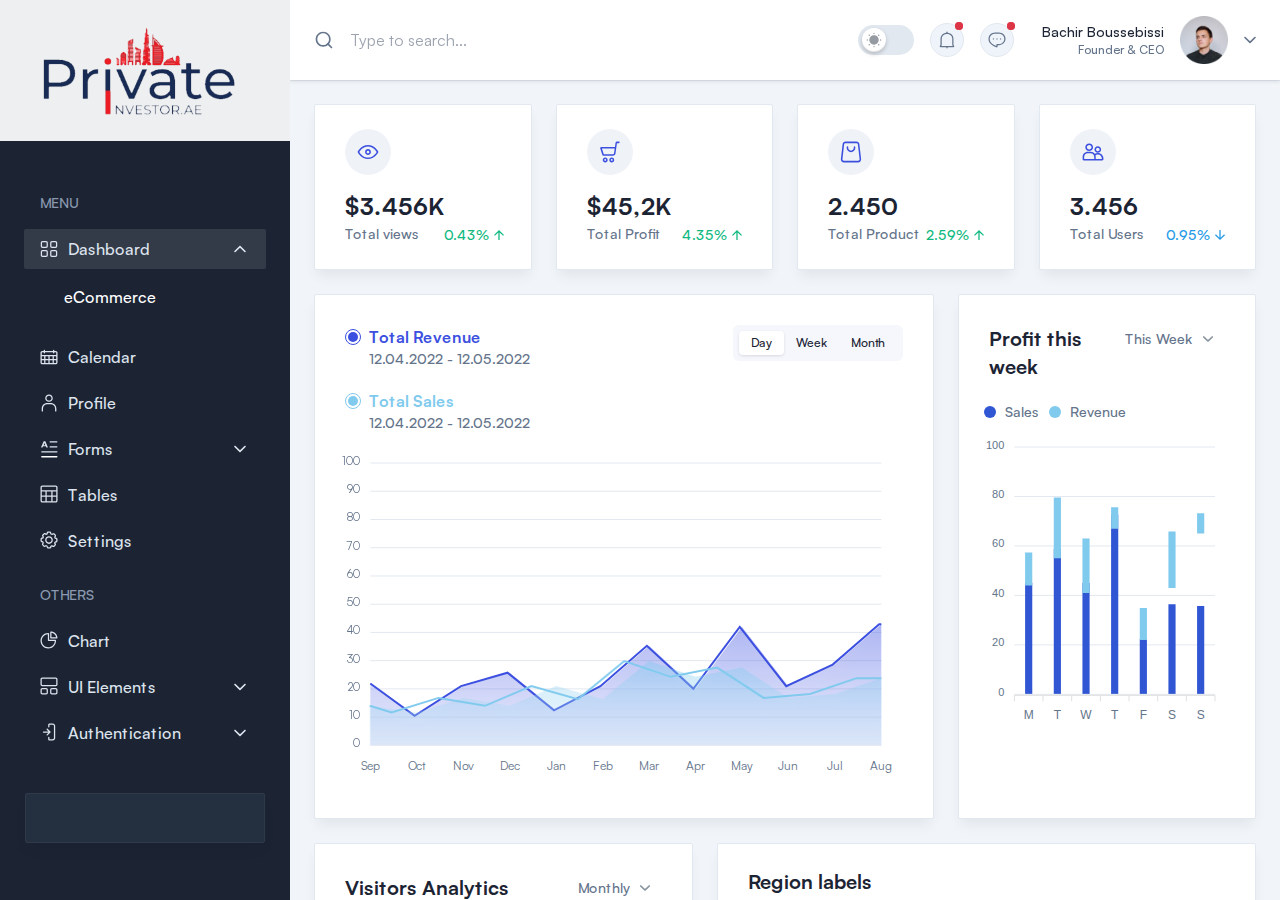
==== commit a72979c7: "removed the pro box" ====
--- a/index.html
+++ b/index.html
@@ -615,7 +615,7 @@
     <div
       class="mx-auto mb-10 w-full max-w-60 rounded-sm border border-strokedark bg-boxdark px-4 py-6 text-center shadow-default"
     >
-      <h3 class="mb-1 font-semibold text-white">TailAdmin Pro</h3>
+      <!-- <h3 class="mb-1 font-semibold text-white">TailAdmin Pro</h3>
       <p class="mb-4 text-xs">Get All Dashboards and 300+ UI Elements</p>
       <a
         href="https://tailadmin.com/pricing"
@@ -624,7 +624,7 @@
         class="flex items-center justify-center rounded-md bg-primary p-2 text-white hover:bg-opacity-95"
       >
         Purchase Now
-      </a>
+      </a> -->
     </div>
     <!-- Promo Box -->
   </div>
